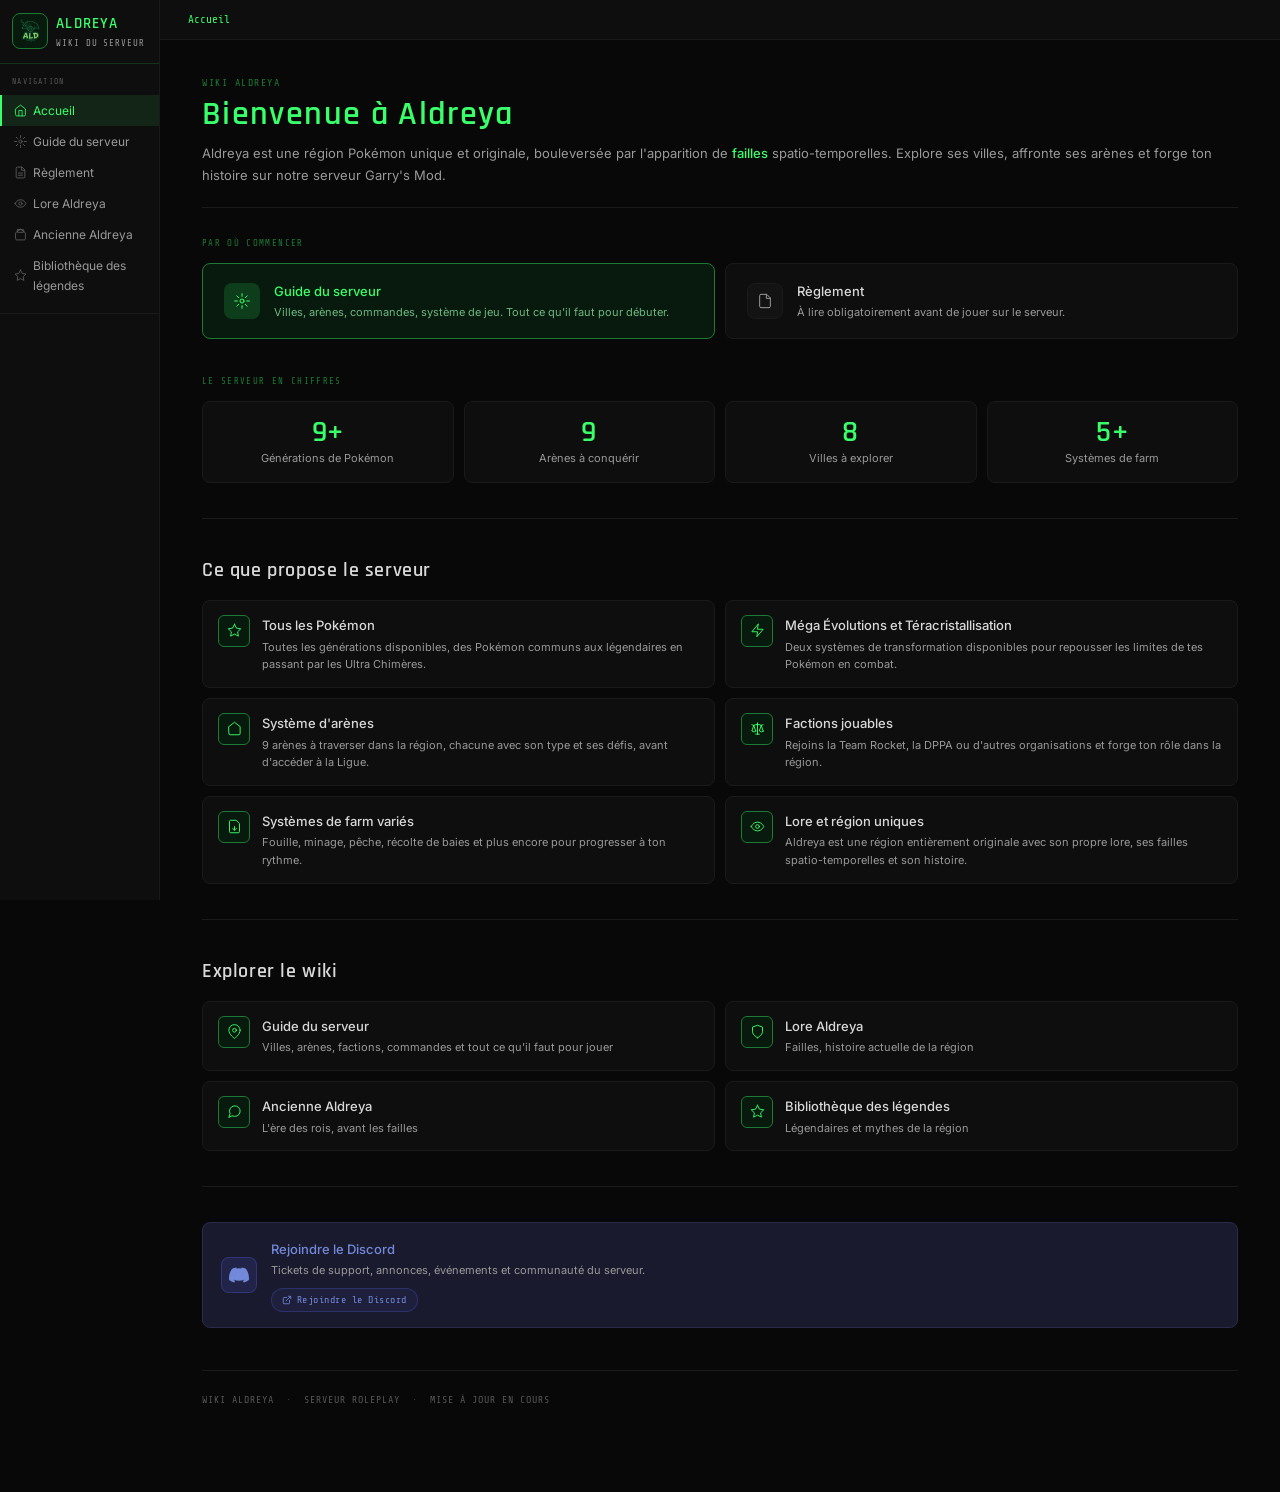
==== wiki-aldreya-accueil.html @ b9903744 "Add files via upload" ====
<!DOCTYPE html>
<html lang="fr">
<head>
<meta charset="UTF-8">
<meta name="viewport" content="width=device-width, initial-scale=1.0">
<title>Wiki Aldreya</title>
<link href="https://fonts.googleapis.com/css2?family=Share+Tech+Mono&family=Rajdhani:wght@400;500;600&family=Inter:wght@300;400;500&display=swap" rel="stylesheet">
<link rel="stylesheet" href="style.css">
</head>
<body>
<div class="layout">

<!-- SIDEBAR -->
<nav class="sidebar">
  <div class="sidebar-logo">
    <img src="images/logoald.png" alt="Logo" class="logo-img">
    <div>
      <span class="logo-text">ALDREYA</span>
      <span class="logo-sub">WIKI DU SERVEUR</span>
    </div>
  </div>
  <div class="sidebar-section">

    <div class="sidebar-section-label">Navigation</div>
    <a class="nav-link active" href="wiki-aldreya-accueil.html"><svg viewBox="0 0 24 24"><path d="M3 9l9-7 9 7v11a2 2 0 01-2 2H5a2 2 0 01-2-2z"/><polyline points="9 22 9 12 15 12 15 22"/></svg>Accueil</a>
    <a class="nav-link" href="wiki-aldreya-guide.html"><svg viewBox="0 0 24 24"><circle cx="12" cy="12" r="3"/><path d="M12 1v4M12 19v4M4.22 4.22l2.83 2.83M16.95 16.95l2.83 2.83M1 12h4M19 12h4M4.22 19.78l2.83-2.83M16.95 7.05l2.83-2.83"/></svg>Guide du serveur</a>
    <a class="nav-link" href="wiki-aldreya-reglement.html"><svg viewBox="0 0 24 24"><path d="M14 2H6a2 2 0 00-2 2v16a2 2 0 002 2h12a2 2 0 002-2V8z"/><polyline points="14 2 14 8 20 8"/><line x1="16" y1="13" x2="8" y2="13"/><line x1="16" y1="17" x2="8" y2="17"/></svg>Règlement</a>
    <a class="nav-link" href="wiki-aldreya-lore.html"><svg viewBox="0 0 24 24"><path d="M2 12s3-7 10-7 10 7 10 7-3 7-10 7-10-7-10-7z"/><circle cx="12" cy="12" r="3"/></svg>Lore Aldreya</a>
    <a class="nav-link" href="wiki-aldreya-ancienne.html"><svg viewBox="0 0 24 24"><path d="M3 9l9-7 9 7v11a2 2 0 01-2 2H5a2 2 0 01-2-2z"/><rect x="6" y="3" width="12" height="5" rx="1"/></svg>Ancienne Aldreya</a>
    <a class="nav-link" href="wiki-aldreya-legendes.html"><svg viewBox="0 0 24 24"><polygon points="12 2 15.09 8.26 22 9.27 17 14.14 18.18 21.02 12 17.77 5.82 21.02 7 14.14 2 9.27 8.91 8.26 12 2"/></svg>Bibliothèque des légendes</a>
  
  </div>
</nav>

<!-- MAIN -->
<div class="main">
  <div class="topbar">
    <span class="crumb active">Accueil</span>
  </div>

  <div class="content">

    <!-- HEADER -->
    <div class="page-header">
      <div class="page-tag">Wiki Aldreya</div>
      <h1 class="page-title">Bienvenue à Aldreya</h1>
      <p class="page-desc">Aldreya est une région Pokémon unique et originale, bouleversée par l'apparition de <strong style="color:var(--rift); font-weight:500">failles</strong> spatio-temporelles. Explore ses villes, affronte ses arènes et forge ton histoire sur notre serveur Garry's Mod.</p>
    </div>

    <!-- PAR OU COMMENCER -->
    <p class="section-label">Par où commencer</p>
    <div class="cta-grid">
      <a class="cta-card primary" href="wiki-aldreya-guide.html">
        <div class="cta-icon">
          <svg viewBox="0 0 24 24"><circle cx="12" cy="12" r="3"/><path d="M12 1v4M12 19v4M4.22 4.22l2.83 2.83M16.95 16.95l2.83 2.83M1 12h4M19 12h4M4.22 19.78l2.83-2.83M16.95 7.05l2.83-2.83"/></svg>
        </div>
        <div>
          <div class="cta-title">Guide du serveur</div>
          <div class="cta-desc">Villes, arènes, commandes, système de jeu. Tout ce qu'il faut pour débuter.</div>
        </div>
      </a>
      <a class="cta-card secondary" href="#">
        <div class="cta-icon">
          <svg viewBox="0 0 24 24"><path d="M14 2H6a2 2 0 00-2 2v16a2 2 0 002 2h12a2 2 0 002-2V8z"/><polyline points="14 2 14 8 20 8"/></svg>
        </div>
        <div>
          <div class="cta-title">Règlement</div>
          <div class="cta-desc">À lire obligatoirement avant de jouer sur le serveur.</div>
        </div>
      </a>
    </div>

    <!-- CHIFFRES CLES -->
    <p class="section-label">Le serveur en chiffres</p>
    <div class="stats-grid">
      <div class="stat-card">
        <div class="stat-num">9+</div>
        <div class="stat-label">Générations de Pokémon</div>
      </div>
      <div class="stat-card">
        <div class="stat-num">9</div>
        <div class="stat-label">Arènes à conquérir</div>
      </div>
      <div class="stat-card">
        <div class="stat-num">8</div>
        <div class="stat-label">Villes à explorer</div>
      </div>
      <div class="stat-card">
        <div class="stat-num">5+</div>
        <div class="stat-label">Systèmes de farm</div>
      </div>
    </div>

    <hr class="divider">

    <!-- FEATURES -->
    <h2 class="section-title">Ce que propose le serveur</h2>
    <div class="features-grid">
      <div class="feature-card">
        <div class="feature-icon"><svg viewBox="0 0 24 24"><polygon points="12 2 15.09 8.26 22 9.27 17 14.14 18.18 21.02 12 17.77 5.82 21.02 7 14.14 2 9.27 8.91 8.26 12 2"/></svg></div>
        <div>
          <div class="feature-title">Tous les Pokémon</div>
          <div class="feature-desc">Toutes les générations disponibles, des Pokémon communs aux légendaires en passant par les Ultra Chimères.</div>
        </div>
      </div>
      <div class="feature-card">
        <div class="feature-icon"><svg viewBox="0 0 24 24"><path d="M13 2L3 14h9l-1 8 10-12h-9l1-8z"/></svg></div>
        <div>
          <div class="feature-title">Méga Évolutions et Téracristallisation</div>
          <div class="feature-desc">Deux systèmes de transformation disponibles pour repousser les limites de tes Pokémon en combat.</div>
        </div>
      </div>
      <div class="feature-card">
        <div class="feature-icon"><svg viewBox="0 0 24 24"><path d="M3 9l9-7 9 7v11a2 2 0 01-2 2H5a2 2 0 01-2-2z"/></svg></div>
        <div>
          <div class="feature-title">Système d'arènes</div>
          <div class="feature-desc">9 arènes à traverser dans la région, chacune avec son type et ses défis, avant d'accéder à la Ligue.</div>
        </div>
      </div>
      <div class="feature-card">
        <div class="feature-icon"><svg viewBox="0 0 24 24"><path d="M3 6l3 1m0 0l-3 9a5 5 0 006.9 0M6 7l3 9M6 7l6-2m6 2l3-1m-3 1l-3 9a5 5 0 006.9 0M18 7l3 9m-3-9l-6-2m0-2v2m0 16V5m0 16H9m3 0h3"/></svg></div>
        <div>
          <div class="feature-title">Factions jouables</div>
          <div class="feature-desc">Rejoins la Team Rocket, la DPPA ou d'autres organisations et forge ton rôle dans la région.</div>
        </div>
      </div>
      <div class="feature-card">
        <div class="feature-icon"><svg viewBox="0 0 24 24"><path d="M14 2H6a2 2 0 00-2 2v16a2 2 0 002 2h12a2 2 0 002-2V8z"/><path d="M12 18v-6M9 15l3 3 3-3"/></svg></div>
        <div>
          <div class="feature-title">Systèmes de farm variés</div>
          <div class="feature-desc">Fouille, minage, pêche, récolte de baies et plus encore pour progresser à ton rythme.</div>
        </div>
      </div>
      <div class="feature-card">
        <div class="feature-icon"><svg viewBox="0 0 24 24"><path d="M2 12s3-7 10-7 10 7 10 7-3 7-10 7-10-7-10-7z"/><circle cx="12" cy="12" r="3"/></svg></div>
        <div>
          <div class="feature-title">Lore et région uniques</div>
          <div class="feature-desc">Aldreya est une région entièrement originale avec son propre lore, ses failles spatio-temporelles et son histoire.</div>
        </div>
      </div>
    </div>

    <hr class="divider">

    <!-- CATEGORIES -->
    <h2 class="section-title">Explorer le wiki</h2>
    <div class="cat-grid">
      <a class="cat-card" href="wiki-aldreya-guide.html">
        <div class="card-icon"><svg viewBox="0 0 24 24"><path d="M21 10c0 7-9 13-9 13s-9-6-9-13a9 9 0 0118 0z"/><circle cx="12" cy="10" r="3"/></svg></div>
        <div><div class="card-name">Guide du serveur</div><div class="card-desc">Villes, arènes, factions, commandes et tout ce qu'il faut pour jouer</div></div>
      </a>
      <a class="cat-card" href="#">
        <div class="card-icon"><svg viewBox="0 0 24 24"><path d="M12 22s8-4 8-10V5l-8-3-8 3v7c0 6 8 10 8 10z"/></svg></div>
        <div><div class="card-name">Lore Aldreya</div><div class="card-desc">Failles, histoire actuelle de la région</div></div>
      </a>
      <a class="cat-card" href="#">
        <div class="card-icon"><svg viewBox="0 0 24 24"><path d="M3 21l1.9-5.7a8.5 8.5 0 113.8 3.8z"/></svg></div>
        <div><div class="card-name">Ancienne Aldreya</div><div class="card-desc">L'ère des rois, avant les failles</div></div>
      </a>
      <a class="cat-card" href="#">
        <div class="card-icon"><svg viewBox="0 0 24 24"><polygon points="12 2 15.09 8.26 22 9.27 17 14.14 18.18 21.02 12 17.77 5.82 21.02 7 14.14 2 9.27 8.91 8.26 12 2"/></svg></div>
        <div><div class="card-name">Bibliothèque des légendes</div><div class="card-desc">Légendaires et mythes de la région</div></div>
      </a>
    </div>

    <hr class="divider">

    <!-- DISCORD -->
    <div class="discord-block">
      <div class="discord-icon">
        <svg width="20" height="20" viewBox="0 0 24 24" fill="#7289da"><path d="M20.317 4.37a19.791 19.791 0 00-4.885-1.515.074.074 0 00-.079.037c-.21.375-.444.864-.608 1.25a18.27 18.27 0 00-5.487 0 12.64 12.64 0 00-.617-1.25.077.077 0 00-.079-.037A19.736 19.736 0 003.677 4.37a.07.07 0 00-.032.027C.533 9.046-.32 13.58.099 18.057a.082.082 0 00.031.057 19.9 19.9 0 005.993 3.03.078.078 0 00.084-.028 14.09 14.09 0 001.226-1.994.076.076 0 00-.041-.106 13.107 13.107 0 01-1.872-.892.077.077 0 01-.008-.128 10.2 10.2 0 00.372-.292.074.074 0 01.077-.01c3.928 1.793 8.18 1.793 12.062 0a.074.074 0 01.078.01c.12.098.246.198.373.292a.077.077 0 01-.006.127 12.299 12.299 0 01-1.873.892.077.077 0 00-.041.107c.36.698.772 1.362 1.225 1.993a.076.076 0 00.084.028 19.839 19.839 0 006.002-3.03.077.077 0 00.032-.054c.5-5.177-.838-9.674-3.549-13.66a.061.061 0 00-.031-.03z"/></svg>
      </div>
      <div style="flex:1; min-width:0;">
        <div class="discord-title">Rejoindre le Discord</div>
        <div class="discord-desc">Tickets de support, annonces, événements et communauté du serveur.</div>
        <!-- Remplace le # par le lien de ton Discord -->
        <a href="https://discord.gg/rJxfC92E5R" class="discord-btn">
          <svg viewBox="0 0 24 24" style="width:10px;height:10px;stroke:#7289da;fill:none;stroke-width:2;stroke-linecap:round;stroke-linejoin:round"><path d="M18 13v6a2 2 0 01-2 2H5a2 2 0 01-2-2V8a2 2 0 012-2h6"/><polyline points="15 3 21 3 21 9"/><line x1="10" y1="14" x2="21" y2="3"/></svg>
          Rejoindre le Discord
        </a>
      </div>
    </div>

    <div class="wiki-footer">
      WIKI ALDREYA &nbsp;·&nbsp; SERVEUR ROLEPLAY &nbsp;·&nbsp; MISE À JOUR EN COURS
    </div>

  </div>
</div>

</div>
</body>
</html>
---- style.css ----
/* Wiki Aldreya — Feuille de style partagée */

*, *::before, *::after { box-sizing: border-box; margin: 0; padding: 0; }

:root {
  --rift: #39ff6a;
  --rift-dim: #1c7a34;
  --rift-dark: #071a0d;
  --rift-glow: #39ff6a18;
  --bg: #080808;
  --bg-card: #0e0e0e;
  --bg-card2: #131313;
  --border: #1a1a1a;
  --border-rift: #39ff6a28;
  --text: #d8d8d8;
  --text-muted: #999;
  --text-dim: #555;
  --warn: #c49a4a;
  --warn-bg: #1c1200;
  --sidebar-w: 160px;
  --font-display: 'Rajdhani', sans-serif;
  --font-mono: 'Share Tech Mono', monospace;
  --font-body: 'Inter', sans-serif;
}

html, body { background: var(--bg); color: var(--text); font-family: var(--font-body); font-size: 14px; line-height: 1.6; min-height: 100vh; }
a { color: inherit; text-decoration: none; }

/* === LAYOUT === */
.layout { display: flex; min-height: 100vh; }

.sidebar {
  width: var(--sidebar-w);
  min-width: var(--sidebar-w);
  flex-shrink: 0;
  background: var(--bg-card);
  border-right: 0.5px solid var(--border);
  position: sticky;
  top: 0;
  height: 100vh;
  overflow-y: auto;
  display: flex;
  flex-direction: column;
}

.main {
  flex: 1;
  min-width: 0;
  display: flex;
  flex-direction: column;
}

.topbar {
  background: var(--bg-card);
  border-bottom: 0.5px solid var(--border);
  padding: 0.75rem 2rem;
  display: flex;
  align-items: center;
  gap: 8px;
  font-family: var(--font-mono);
  font-size: 11px;
  color: var(--text-dim);
  position: sticky;
  top: 0;
  z-index: 10;
}

.content {
  padding: 2.5rem 3rem 6rem 3rem;
}

/* === SIDEBAR STYLES === */
.sidebar-logo { padding: 0.875rem; border-bottom: 0.5px solid var(--border-rift); display: flex; align-items: center; gap: 8px; }
.logo-placeholder { width: 32px; height: 32px; border-radius: 6px; background: var(--rift-dark); border: 0.5px dashed var(--rift-dim); flex-shrink: 0; display: flex; align-items: center; justify-content: center; font-family: var(--font-mono); font-size: 7px; color: var(--rift-dim); }
.logo-img { width: 36px; height: 36px; border-radius: 8px; object-fit: cover; flex-shrink: 0; border: 1.5px solid var(--rift-dim); background: var(--rift-dark); padding: 2px; }
.logo-text { font-family: var(--font-display); font-size: 15px; font-weight: 600; color: var(--rift); letter-spacing: 0.08em; display: block; }
.logo-sub { font-family: var(--font-mono); font-size: 9px; color: var(--text-muted); letter-spacing: 0.1em; display: block; }
.sidebar-section { padding: 0.875rem 0; border-bottom: 0.5px solid var(--border); }
.sidebar-section-label { font-family: var(--font-mono); font-size: 8px; letter-spacing: 0.15em; color: var(--text-dim); padding: 0 0.875rem 0.4rem; text-transform: uppercase; }
.nav-link { display: flex; align-items: center; gap: 6px; padding: 6px 0.875rem; font-size: 12px; color: var(--text-muted); border-left: 2px solid transparent; transition: color 0.15s, background 0.15s; }
.nav-link:hover { color: var(--text); background: var(--bg-card2); }
.nav-link.active { color: var(--rift); border-left-color: var(--rift); background: var(--rift-glow); }
.nav-link svg { width: 13px; height: 13px; flex-shrink: 0; opacity: 0.6; fill: none; stroke: currentColor; stroke-width: 1.5; stroke-linecap: round; stroke-linejoin: round; }
.nav-link.active svg { opacity: 1; }
.nav-sub { padding: 4px 0.875rem 4px 2.25rem; font-size: 11px; color: var(--text-dim); }
.nav-sub:hover { color: var(--text-muted); }
.nav-sub.active { color: var(--rift); }

/* === TOPBAR === */
.crumb.active { color: var(--rift); }

/* === PAGE HEADER === */
.page-header { margin-bottom: 2rem; padding-bottom: 1.5rem; border-bottom: 0.5px solid var(--border); }
.page-tag { font-family: var(--font-mono); font-size: 10px; letter-spacing: 0.15em; color: var(--rift-dim); text-transform: uppercase; margin-bottom: 0.4rem; }
.page-title { font-family: var(--font-display); font-size: 34px; font-weight: 600; color: var(--rift); letter-spacing: 0.04em; line-height: 1.1; margin-bottom: 0.6rem; }
.page-desc { font-size: 13px; color: var(--text-muted); line-height: 1.7; }

/* === SECTIONS === */
.section-title { font-family: var(--font-display); font-size: 20px; font-weight: 600; color: var(--text); letter-spacing: 0.03em; margin-bottom: 1rem; }
.section-label { font-family: var(--font-mono); font-size: 9px; letter-spacing: 0.15em; color: var(--rift-dim); text-transform: uppercase; margin-bottom: 0.875rem; }
.divider { border: none; border-top: 0.5px solid var(--border); margin: 2.5rem 0; }

/* === VIDEO BLOCK === */
.video-block { background: var(--bg-card); border: 0.5px solid var(--border); border-radius: 8px; padding: 1.1rem 1.25rem; display: flex; align-items: center; gap: 14px; margin-bottom: 2.5rem; }
.video-icon { width: 38px; height: 38px; border-radius: 8px; background: var(--rift-dark); border: 0.5px solid var(--rift-dim); display: flex; align-items: center; justify-content: center; flex-shrink: 0; }
.video-icon svg { width: 16px; height: 16px; stroke: var(--rift); fill: none; stroke-width: 1.5; stroke-linecap: round; stroke-linejoin: round; }
.video-title { font-size: 13px; font-weight: 500; color: var(--text); margin-bottom: 3px; }
.video-desc { font-size: 11px; color: var(--text-muted); margin-bottom: 8px; }
.video-btn { display: inline-flex; align-items: center; gap: 5px; font-size: 10px; color: var(--rift); font-family: var(--font-mono); letter-spacing: 0.05em; border: 0.5px solid var(--rift-dim); background: var(--rift-dark); padding: 3px 10px; border-radius: 20px; }

/* === STEPS === */
.steps-grid { display: grid; grid-template-columns: repeat(4, 1fr); gap: 10px; margin-bottom: 1.5rem; }
.step-card { background: var(--bg-card); border: 0.5px solid var(--border); border-radius: 8px; padding: 1rem; display: flex; gap: 10px; align-items: flex-start; }
.step-num { font-family: var(--font-mono); font-size: 16px; color: var(--rift); flex-shrink: 0; line-height: 1; }
.step-title { font-size: 12px; font-weight: 500; color: var(--text); margin-bottom: 3px; }
.step-desc { font-size: 11px; color: var(--text-muted); line-height: 1.55; }

/* === INFO GRID === */
.info-grid { display: grid; grid-template-columns: 1fr 1fr; gap: 10px; margin-bottom: 1.5rem; }
.info-card { background: var(--bg-card); border: 0.5px solid var(--border); border-radius: 8px; padding: 1rem; }
.info-title { font-size: 12px; font-weight: 500; color: var(--text); margin-bottom: 8px; display: flex; align-items: center; gap: 7px; }
.info-title svg { width: 13px; height: 13px; stroke: var(--rift); fill: none; stroke-width: 1.5; stroke-linecap: round; stroke-linejoin: round; flex-shrink: 0; }
.info-list { list-style: none; }
.info-list li { font-size: 11px; color: var(--text-muted); padding: 3px 0; display: flex; gap: 8px; align-items: baseline; line-height: 1.5; }
.info-list li::before { content: "·"; color: var(--rift-dim); flex-shrink: 0; }

/* === ALERTS === */
.alert-warn { border-left: 2px solid var(--warn); background: var(--warn-bg); padding: 0.875rem 1.1rem; border-radius: 0 6px 6px 0; margin-bottom: 1.5rem; font-size: 12px; color: #a07840; line-height: 1.7; }
.alert-warn strong { color: var(--warn); font-weight: 500; }

/* === PC SECTION === */
.pc-grid { display: grid; grid-template-columns: repeat(3, 1fr); gap: 10px; margin-bottom: 1.5rem; }
.obtain-grid { display: grid; grid-template-columns: repeat(4, 1fr); gap: 10px; margin-bottom: 1.5rem; }
.lieu-card { background: var(--bg-card); border: 0.5px solid var(--border); border-radius: 8px; padding: 1rem; }
.lieu-name { font-family: var(--font-display); font-size: 14px; font-weight: 600; color: var(--text); letter-spacing: 0.02em; margin-bottom: 5px; }
.lieu-desc { font-size: 11px; color: var(--text-muted); line-height: 1.6; }

/* === VILLE CARDS === */
.ville-card { background: var(--bg-card); border: 0.5px solid var(--border); border-radius: 10px; overflow: hidden; margin-bottom: 1.5rem; }
.ville-header { display: flex; align-items: flex-start; gap: 1rem; padding: 1rem; border-bottom: 0.5px solid var(--border); }
.ville-img-placeholder { width: 90px; min-width: 90px; height: 62px; border-radius: 6px; border: 0.5px dashed var(--rift-dim); background: var(--rift-dark); display: flex; flex-direction: column; align-items: center; justify-content: center; gap: 4px; font-family: var(--font-mono); font-size: 7px; color: var(--rift-dim); text-align: center; line-height: 1.4; }
.ville-img-placeholder svg { width: 14px; height: 14px; stroke: var(--rift-dim); fill: none; stroke-width: 1.5; }
.ville-img { width: 90px; min-width: 90px; height: 62px; border-radius: 6px; object-fit: cover; border: 0.5px solid var(--border); }
.ville-meta { flex: 1; min-width: 0; }
.ville-top { display: flex; align-items: center; gap: 8px; margin-bottom: 5px; flex-wrap: wrap; }
.ville-num { font-family: var(--font-mono); font-size: 10px; color: var(--text-dim); }
.ville-name-text { font-family: var(--font-display); font-size: 18px; font-weight: 600; color: var(--text); letter-spacing: 0.03em; }
.ville-desc-text { font-size: 11px; color: var(--text-muted); line-height: 1.6; }
.ville-body { display: grid; grid-template-columns: repeat(3, 1fr); }
.ville-col { padding: 0.875rem 1rem; border-right: 0.5px solid var(--border); min-width: 0; }
.ville-col:last-child { border-right: none; }
.col-label { font-family: var(--font-mono); font-size: 8px; letter-spacing: 0.12em; color: var(--rift-dim); text-transform: uppercase; margin-bottom: 0.5rem; }
.lieux-list { list-style: none; }
.lieux-list li { font-size: 11px; color: var(--text-muted); padding: 2px 0; display: flex; align-items: baseline; gap: 6px; }
.lieux-list li::before { content: "·"; color: var(--rift-dim); flex-shrink: 0; }
.pnj-item { margin-bottom: 6px; }
.pnj-role { font-size: 11px; color: var(--text-muted); }
.pnj-loc { font-size: 10px; color: var(--text-dim); font-family: var(--font-mono); }
.route-step { display: flex; gap: 7px; margin-bottom: 4px; }
.route-step-num { font-family: var(--font-mono); font-size: 9px; color: var(--rift-dim); flex-shrink: 0; margin-top: 2px; }
.route-step-text { font-size: 11px; color: var(--text-muted); line-height: 1.5; }
.none-text { font-size: 11px; color: var(--text-dim); font-style: italic; }

/* === BADGES === */
.badge { display: inline-block; font-size: 10px; padding: 2px 7px; border-radius: 20px; font-weight: 500; white-space: nowrap; }
.b-normal  { background: #222; color: #999; }
.b-plante  { background: #071a0d; color: #39ff6a; }
.b-feu     { background: #2a0e00; color: #ff7a30; }
.b-eau     { background: #00122a; color: #4db8ff; }
.b-roche   { background: #1c1200; color: #c49a4a; }
.b-spectre { background: #120028; color: #b86aff; }
.b-combat  { background: #2a0a00; color: #ff6a30; }
.b-vol     { background: #0e1a00; color: #96e635; }
.b-glace   { background: #001a2a; color: #6ac9ff; }
.b-route   { background: #071a0d; color: #39ff6a; border: 0.5px solid var(--rift-dim); }

/* === LIEUX INDEPENDANTS === */
.lieux-grid { display: grid; grid-template-columns: repeat(3, 1fr); gap: 10px; margin-bottom: 2rem; }

/* === FACTIONS === */
.faction-grid { display: grid; grid-template-columns: repeat(3, 1fr); gap: 10px; }
.faction-card { background: var(--bg-card); border: 0.5px solid var(--border); border-radius: 8px; padding: 1rem; }
.faction-name { font-family: var(--font-display); font-size: 14px; font-weight: 600; color: var(--text); letter-spacing: 0.03em; margin-bottom: 4px; }
.faction-status { display: inline-block; font-size: 10px; padding: 1px 7px; border-radius: 20px; margin-bottom: 8px; }
.status-active { background: #071a0d; color: #39ff6a; border: 0.5px solid #1c7a34; }
.status-inactive { background: #1a1a1a; color: #666; border: 0.5px solid #2a2a2a; }
.faction-desc { font-size: 11px; color: var(--text-muted); line-height: 1.6; }

/* === FOOTER === */
.wiki-footer { margin-top: 3rem; padding-top: 1.5rem; border-top: 0.5px solid var(--border); font-family: var(--font-mono); font-size: 10px; color: var(--text-dim); letter-spacing: 0.1em; }

/* === SCROLLBAR === */
::-webkit-scrollbar { width: 4px; }
::-webkit-scrollbar-track { background: var(--bg); }
::-webkit-scrollbar-thumb { background: var(--border); border-radius: 2px; }
::-webkit-scrollbar-thumb:hover { background: var(--rift-dim); }

/* === RESPONSIVE === */
@media (max-width: 900px) {
  .steps-grid { grid-template-columns: 1fr 1fr; }
  .obtain-grid { grid-template-columns: 1fr 1fr; }
  .ville-body { grid-template-columns: 1fr 1fr; }
  .ville-col:nth-child(2) { border-right: none; }
  .ville-col:nth-child(3) { grid-column: 1 / -1; border-right: none; border-top: 0.5px solid var(--border); }
  .pc-grid { grid-template-columns: 1fr; }
  .lieux-grid { grid-template-columns: 1fr 1fr; }
  .faction-grid { grid-template-columns: 1fr; }
}
@media (max-width: 600px) {
  .steps-grid { grid-template-columns: 1fr; }
  .info-grid { grid-template-columns: 1fr; }
  .ville-body { grid-template-columns: 1fr; }
  .ville-col { border-right: none !important; border-bottom: 0.5px solid var(--border); }
  .ville-col:last-child { border-bottom: none; }
  .lieux-grid { grid-template-columns: 1fr; }
  .obtain-grid { grid-template-columns: 1fr 1fr; }
}
.stats-grid { display: grid; grid-template-columns: repeat(4, 1fr); gap: 10px; margin-bottom: 2.5rem; }
.stat-card { background: var(--bg-card); border: 0.5px solid var(--border); border-radius: 8px; padding: 1.1rem 1rem; text-align: center; }
.stat-num { font-family: var(--font-display); font-size: 30px; font-weight: 600; color: var(--rift); letter-spacing: 0.02em; line-height: 1; margin-bottom: 4px; }
.stat-label { font-size: 11px; color: var(--text-muted); line-height: 1.4; }
.features-grid { display: grid; grid-template-columns: repeat(2, 1fr); gap: 10px; margin-bottom: 2.5rem; }
.feature-card { background: var(--bg-card); border: 0.5px solid var(--border); border-radius: 8px; padding: 1rem 1.1rem; display: flex; align-items: flex-start; gap: 12px; }
.feature-icon { width: 32px; height: 32px; border-radius: 6px; background: var(--rift-dark); border: 0.5px solid var(--rift-dim); display: flex; align-items: center; justify-content: center; flex-shrink: 0; }
.feature-icon svg { width: 15px; height: 15px; stroke: var(--rift); fill: none; stroke-width: 1.5; stroke-linecap: round; stroke-linejoin: round; }
.feature-title { font-size: 13px; font-weight: 500; color: var(--text); margin-bottom: 3px; }
.feature-desc { font-size: 11px; color: var(--text-muted); line-height: 1.55; }
.cat-grid { display: grid; grid-template-columns: repeat(2, 1fr); gap: 10px; margin-bottom: 2.5rem; }
.cat-card { background: var(--bg-card); border: 0.5px solid var(--border); border-radius: 8px; padding: 1rem 1.1rem; display: flex; align-items: flex-start; gap: 12px; cursor: pointer; transition: border-color 0.15s, background 0.15s; }
.cat-card:hover { border-color: var(--rift-dim); background: var(--bg-card2); }
.card-icon { width: 32px; height: 32px; border-radius: 6px; background: var(--rift-dark); border: 0.5px solid var(--rift-dim); display: flex; align-items: center; justify-content: center; flex-shrink: 0; }
.card-icon svg { width: 15px; height: 15px; stroke: var(--rift); fill: none; stroke-width: 1.5; stroke-linecap: round; stroke-linejoin: round; }
.card-name { font-size: 13px; font-weight: 500; color: var(--text); margin-bottom: 3px; }
.card-desc { font-size: 11px; color: var(--text-muted); line-height: 1.5; }
.cta-grid { display: grid; grid-template-columns: 1fr 1fr; gap: 10px; margin-bottom: 2.5rem; }
.cta-card { border-radius: 8px; padding: 1.25rem 1.5rem; display: flex; align-items: center; gap: 14px; }
.cta-card.primary { background: var(--rift-dark); border: 0.5px solid var(--rift-dim); }
.cta-card.secondary { background: var(--bg-card); border: 0.5px solid var(--border); }
.cta-icon { width: 36px; height: 36px; border-radius: 8px; display: flex; align-items: center; justify-content: center; flex-shrink: 0; }
.cta-card.primary .cta-icon { background: #0d3d1a; }
.cta-card.secondary .cta-icon { background: var(--bg-card2); border: 0.5px solid var(--border); }
.cta-icon svg { width: 16px; height: 16px; fill: none; stroke-width: 1.5; stroke-linecap: round; stroke-linejoin: round; }
.cta-card.primary .cta-icon svg { stroke: var(--rift); }
.cta-card.secondary .cta-icon svg { stroke: var(--text-muted); }
.cta-title { font-size: 13px; font-weight: 500; margin-bottom: 2px; }
.cta-card.primary .cta-title { color: var(--rift); }
.cta-card.secondary .cta-title { color: var(--text); }
.cta-desc { font-size: 11px; line-height: 1.5; }
.cta-card.primary .cta-desc { color: #6db882; }
.cta-card.secondary .cta-desc { color: var(--text-muted); }
.discord-block { background: #1a1a2e; border: 0.5px solid #2a2a4a; border-radius: 8px; padding: 1.1rem 1.25rem; display: flex; align-items: center; gap: 14px; margin-bottom: 2.5rem; }
.discord-icon { width: 36px; height: 36px; border-radius: 8px; background: #5865f222; border: 0.5px solid #5865f244; display: flex; align-items: center; justify-content: center; flex-shrink: 0; }
.discord-title { font-size: 13px; font-weight: 500; color: #7289da; margin-bottom: 3px; }
.discord-desc { font-size: 11px; color: var(--text-muted); margin-bottom: 8px; }
.discord-btn { display: inline-flex; align-items: center; gap: 5px; font-size: 10px; color: #7289da; font-family: var(--font-mono); letter-spacing: 0.05em; border: 0.5px solid #5865f244; background: #5865f211; padding: 3px 10px; border-radius: 20px; }
.section-title svg { width: 18px; height: 18px; stroke: var(--rift); fill: none; stroke-width: 1.5; stroke-linecap: round; stroke-linejoin: round; }
.lore-block { background: var(--bg-card); border: 0.5px solid var(--border); border-radius: 8px; padding: 1.25rem; margin-bottom: 1rem; }
.lore-block p { font-size: 13px; color: var(--text-muted); line-height: 1.75; margin-bottom: 8px; }
.lore-block p:last-child { margin-bottom: 0; }
.lore-block strong { color: var(--text); font-weight: 500; }
.rift-word { color: var(--rift); font-weight: 500; }
.alert-rift { border-left: 2px solid var(--rift); background: var(--rift-dark); padding: 0.875rem 1.1rem; border-radius: 0 6px 6px 0; margin-bottom: 1rem; font-size: 12px; color: #8fcca0; line-height: 1.7; }
.alert-rift strong { color: var(--rift); font-weight: 500; }
.status-dissolved { background: #1a1a1a; color: #666; border: 0.5px solid #2a2a2a; }
.faction-body { font-size: 11px; color: var(--text-muted); line-height: 1.65; }
.faction-body p { margin-bottom: 5px; }
.faction-body p:last-child { margin-bottom: 0; }
.event-timeline { margin-bottom: 1.5rem; }
.event-item { display: flex; gap: 1rem; margin-bottom: 0.5rem; }
.event-dot { display: flex; flex-direction: column; align-items: center; flex-shrink: 0; }
.event-dot-circle { width: 10px; height: 10px; border-radius: 50%; background: var(--rift-dim); border: 2px solid var(--rift); flex-shrink: 0; margin-top: 4px; }
.event-dot-circle.major { background: var(--rift); box-shadow: 0 0 6px var(--rift); }
.event-dot-line { width: 1px; background: var(--border); flex: 1; margin-top: 4px; min-height: 16px; }
.event-item:last-child .event-dot-line { display: none; }
.event-content { padding-bottom: 1.25rem; flex: 1; min-width: 0; background: var(--bg-card); border: 0.5px solid var(--border); border-radius: 8px; padding: 0.875rem 1rem; margin-bottom: 0.5rem; }
.event-content.major { border-color: var(--rift-dim); background: #090e09; }
.event-title { font-size: 13px; font-weight: 500; color: var(--text); margin-bottom: 5px; }
.event-content.major .event-title { color: var(--rift); }
.event-desc { font-size: 11px; color: var(--text-muted); line-height: 1.65; }
.timeline-note { background: var(--bg-card); border: 0.5px solid var(--border); border-radius: 8px; padding: 1rem 1.1rem; margin-bottom: 1rem; }
.timeline-note-title { font-size: 12px; font-weight: 500; color: var(--text); margin-bottom: 8px; }
.timeline-note ul { list-style: none; }
.timeline-note ul li { font-size: 11px; color: var(--text-muted); padding: 3px 0; display: flex; gap: 8px; line-height: 1.6; }
.timeline-note ul li::before { content: "·"; color: var(--rift-dim); flex-shrink: 0; }
.status-badge { display: inline-block; font-size: 10px; padding: 2px 7px; border-radius: 20px; white-space: nowrap; }
.s-multiple { background: #120028; color: #b86aff; border: 0.5px solid #2a0050; }
.s-rencontres { background: #0a1f3d; color: #5ab4ff; border: 0.5px solid #1a3a6a; }
.s-vu { background: #1c1200; color: var(--gold); border: 0.5px solid #3a2a10; }
.s-legend { background: #071a0d; color: var(--rift); border: 0.5px solid var(--rift-dim); }
.s-inconnu { background: #1a1a1a; color: #555; border: 0.5px solid #2a2a2a; }
.conn-wrap { border: 0.5px solid var(--border); border-radius: 8px; overflow: hidden; margin-bottom: 1.5rem; }
.conn-table { width: 100%; border-collapse: collapse; font-size: 12px; }
.conn-table thead th { background: var(--bg-card); text-align: left; font-family: var(--font-mono); font-size: 9px; letter-spacing: 0.12em; text-transform: uppercase; color: var(--text-dim); padding: 8px 12px; border-bottom: 0.5px solid var(--border); font-weight: 400; }
.conn-table tbody td { padding: 7px 12px; border-bottom: 0.5px solid var(--border); vertical-align: middle; }
.conn-table tbody tr:last-child td { border-bottom: none; }
.conn-table tbody tr:hover td { background: var(--bg-card2); }
.poke-name { font-weight: 500; color: var(--text); font-size: 12px; }
.poke-type { font-size: 10px; padding: 1px 6px; border-radius: 20px; display: inline-block; margin-left: 5px; }
.type-leg { background: #1a1040; color: #a084e8; }
.type-fab { background: #0d2a1a; color: #39cc88; }
.poke-info { font-size: 11px; color: var(--text-muted); }
.region-title { font-family: var(--font-display); font-size: 17px; font-weight: 600; color: var(--text); letter-spacing: 0.04em; margin: 2rem 0 1rem; padding-bottom: 0.5rem; border-bottom: 0.5px solid var(--border); }
.legend-card { background: var(--bg-card); border: 0.5px solid var(--border); border-radius: 8px; overflow: hidden; margin-bottom: 1rem; }
.legend-header { background: var(--gold-bg); border-bottom: 0.5px solid #2a1f00; padding: 0.75rem 1.1rem; }
.legend-name { font-family: var(--font-display); font-size: 15px; font-weight: 600; color: var(--gold); letter-spacing: 0.05em; }
.legend-source { font-family: var(--font-mono); font-size: 9px; color: var(--text-dim); margin-top: 2px; letter-spacing: 0.08em; }
.legend-body { padding: 1rem 1.1rem; }
.legend-body p { font-size: 12px; color: var(--text-muted); line-height: 1.75; margin-bottom: 8px; }
.legend-body p:last-child { margin-bottom: 0; }
.aldreya-card { background: var(--bg-card); border: 0.5px solid var(--border-rift); border-radius: 8px; overflow: hidden; margin-bottom: 1rem; }
.aldreya-header { background: var(--rift-dark); border-bottom: 0.5px solid var(--border-rift); padding: 0.75rem 1.1rem; }
.aldreya-name { font-family: var(--font-display); font-size: 15px; font-weight: 600; color: var(--rift); letter-spacing: 0.05em; }
.aldreya-source { font-family: var(--font-mono); font-size: 9px; color: var(--rift-dim); margin-top: 2px; letter-spacing: 0.08em; }
.aldreya-body { padding: 1rem 1.1rem; }
.aldreya-body p { font-size: 12px; color: var(--text-muted); line-height: 1.75; margin-bottom: 8px; }
.aldreya-body p:last-child { margin-bottom: 0; }
.chapter { margin-bottom: 2.5rem; }
.chapter-title { font-family: var(--font-display); font-size: 20px; font-weight: 600; color: var(--text); letter-spacing: 0.03em; margin-bottom: 1.25rem; padding-bottom: 0.6rem; border-bottom: 0.5px solid var(--border); display: flex; align-items: center; gap: 10px; }
.chapter-title svg { width: 18px; height: 18px; stroke: var(--rift); fill: none; stroke-width: 1.5; stroke-linecap: round; stroke-linejoin: round; }
.rule-block { background: var(--bg-card); border: 0.5px solid var(--border); border-radius: 8px; padding: 1rem 1.1rem; margin-bottom: 10px; }
.rule-title { font-size: 12px; font-weight: 500; color: var(--text); margin-bottom: 6px; display: flex; align-items: center; gap: 6px; }
.rule-title svg { width: 12px; height: 12px; stroke: var(--rift); fill: none; stroke-width: 1.5; stroke-linecap: round; stroke-linejoin: round; flex-shrink: 0; }
.rule-body { font-size: 11px; color: var(--text-muted); line-height: 1.7; }
.rule-body p { margin-bottom: 5px; }
.rule-body p:last-child { margin-bottom: 0; }
.ex-ok { color: #5cb85c; }
.ex-bad { color: var(--danger); }
.ex-label { font-family: var(--font-mono); font-size: 10px; margin-right: 4px; }
.rule-list { list-style: none; margin-top: 6px; }
.rule-list li { font-size: 11px; color: var(--text-muted); padding: 2px 0; display: flex; gap: 8px; line-height: 1.55; }
.rule-list li::before { content: "·"; color: var(--rift-dim); flex-shrink: 0; }
.roll-table { width: 100%; border-collapse: collapse; font-size: 11px; margin-top: 8px; }
.roll-table th { text-align: left; font-family: var(--font-mono); font-size: 9px; letter-spacing: 0.1em; color: var(--text-dim); padding: 6px 10px; border-bottom: 0.5px solid var(--border); font-weight: 400; text-transform: uppercase; }
.roll-table td { padding: 6px 10px; color: var(--text-muted); border-bottom: 0.5px solid var(--border); }
.roll-table tr:last-child td { border-bottom: none; }
.roll-table tr:hover td { background: var(--bg-card2); }
.alert-danger { border-left: 2px solid var(--danger); background: var(--danger-bg); padding: 0.875rem 1.1rem; border-radius: 0 6px 6px 0; margin-bottom: 10px; font-size: 11px; color: #cc8080; line-height: 1.7; }
.alert-danger strong { color: var(--danger); font-weight: 500; }
.update-note { background: var(--bg-card); border: 0.5px solid var(--border); border-radius: 8px; padding: 0.875rem 1.1rem; font-size: 11px; color: var(--text-muted); line-height: 1.6; margin-top: 2rem; }
.update-note strong { color: var(--text); }
.section-title.rift svg { stroke: var(--rift); }
.quote-block { border-left: 2px solid var(--gold); background: var(--gold-bg); padding: 0.875rem 1.1rem; border-radius: 0 6px 6px 0; margin-bottom: 1rem; }
.quote-text { font-size: 13px; color: #c0a060; line-height: 1.7; font-style: italic; margin-bottom: 5px; }
.quote-source { font-family: var(--font-mono); font-size: 10px; color: var(--text-dim); }
.alert-gold { border-left: 2px solid var(--gold); background: var(--gold-bg); padding: 0.875rem 1.1rem; border-radius: 0 6px 6px 0; margin-bottom: 1rem; font-size: 12px; color: #a07840; line-height: 1.7; }
.alert-gold strong { color: var(--gold); font-weight: 500; }
.fleaux-grid { display: grid; grid-template-columns: repeat(2, 1fr); gap: 10px; margin-bottom: 1rem; }
.fleaux-card { background: var(--bg-card); border: 0.5px solid #2a2010; border-radius: 8px; padding: 1rem; }
.fleaux-name { font-family: var(--font-display); font-size: 15px; font-weight: 600; color: var(--gold); letter-spacing: 0.03em; margin-bottom: 2px; }
.fleaux-subtitle { font-family: var(--font-mono); font-size: 9px; color: var(--text-dim); letter-spacing: 0.1em; margin-bottom: 8px; }
.fleaux-desc { font-size: 11px; color: var(--text-muted); line-height: 1.6; }
.era-badge { display: inline-block; font-family: var(--font-mono); font-size: 9px; padding: 2px 8px; border-radius: 20px; letter-spacing: 0.1em; margin-bottom: 1rem; background: var(--gold-bg); color: var(--gold); border: 0.5px solid #3a2a10; }
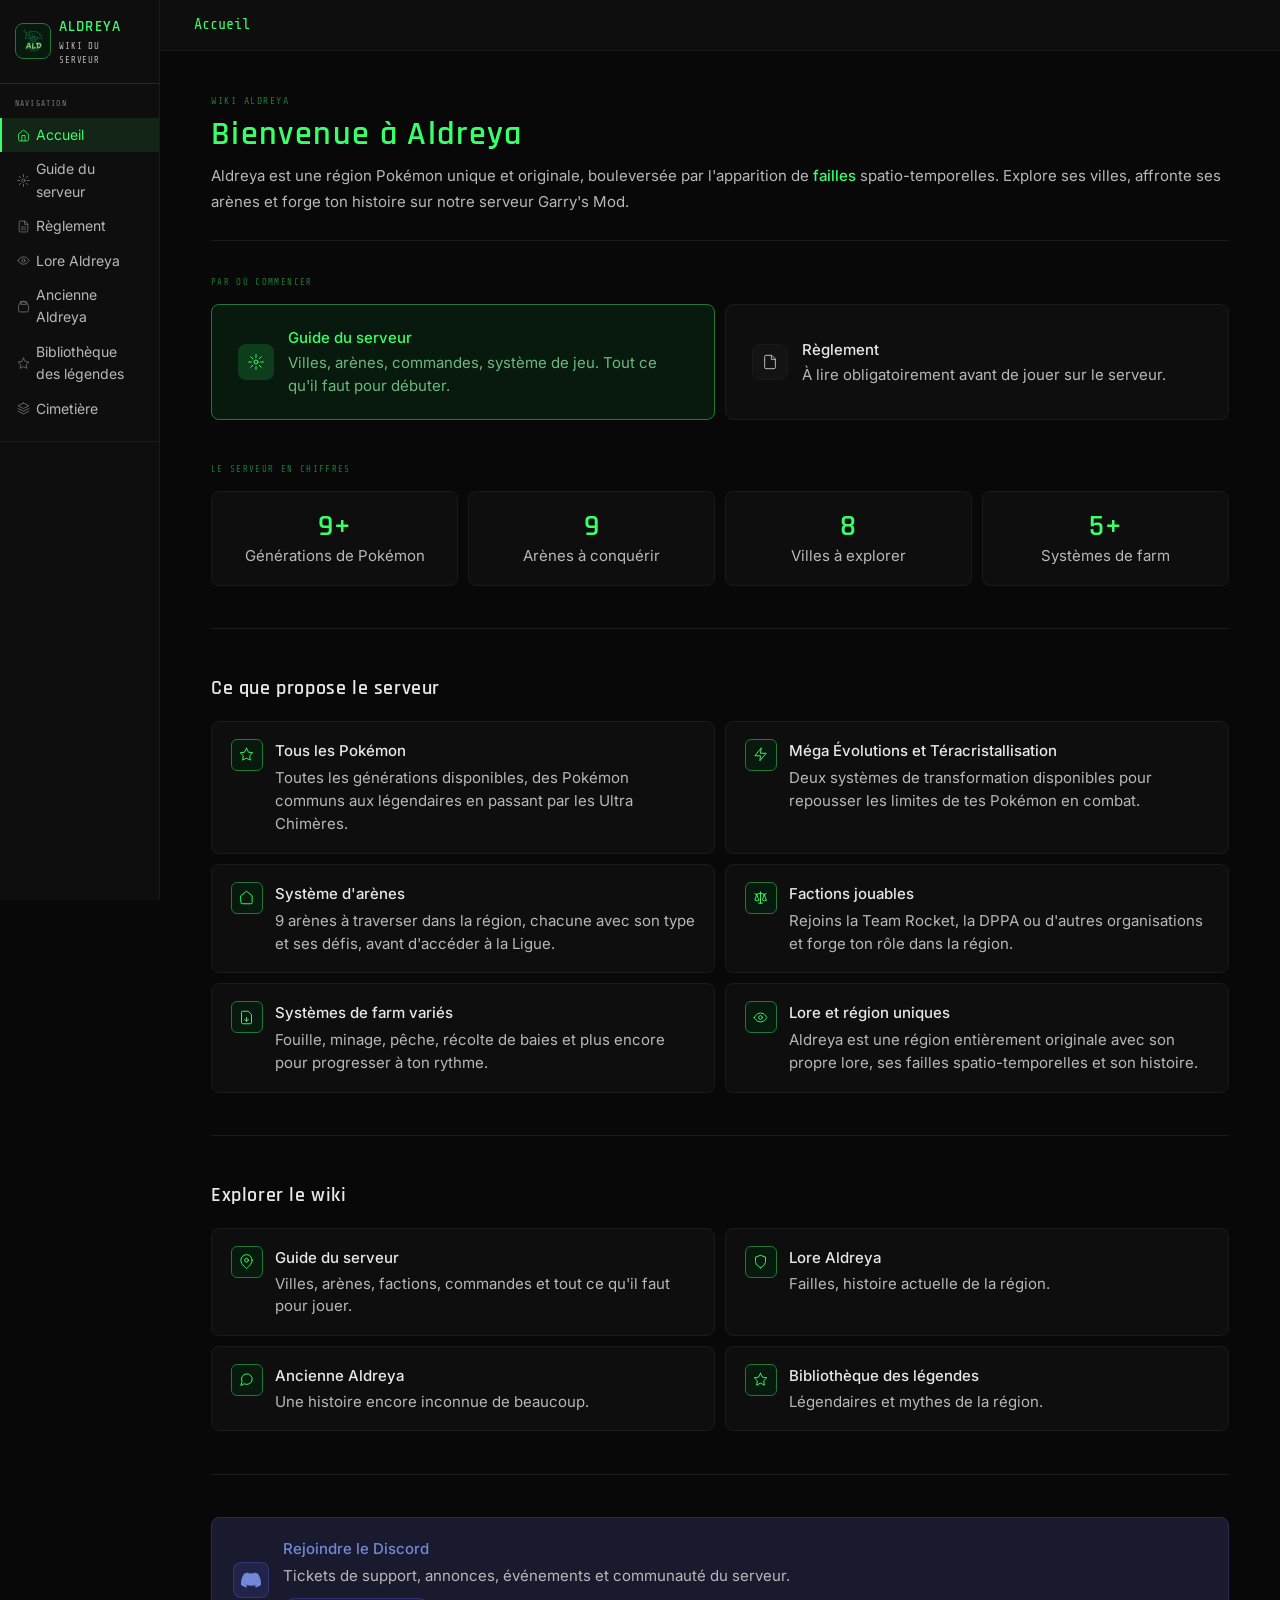
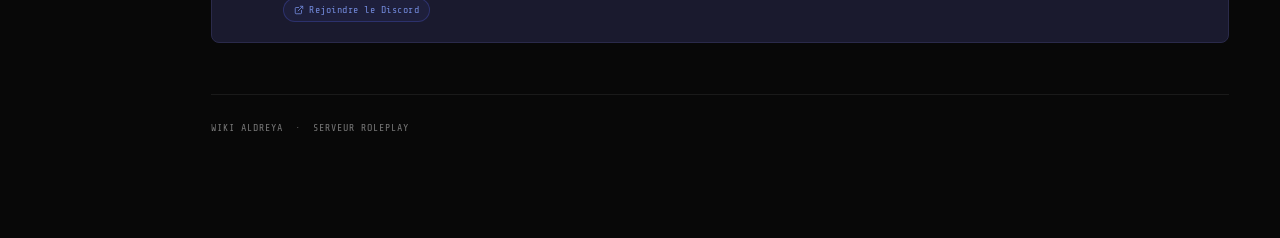
==== commit ec07fb84: "Add files via upload" ====
--- a/wiki-aldreya-accueil.html
+++ b/wiki-aldreya-accueil.html
@@ -20,15 +20,14 @@
     </div>
   </div>
   <div class="sidebar-section">
-
     <div class="sidebar-section-label">Navigation</div>
     <a class="nav-link active" href="wiki-aldreya-accueil.html"><svg viewBox="0 0 24 24"><path d="M3 9l9-7 9 7v11a2 2 0 01-2 2H5a2 2 0 01-2-2z"/><polyline points="9 22 9 12 15 12 15 22"/></svg>Accueil</a>
     <a class="nav-link" href="wiki-aldreya-guide.html"><svg viewBox="0 0 24 24"><circle cx="12" cy="12" r="3"/><path d="M12 1v4M12 19v4M4.22 4.22l2.83 2.83M16.95 16.95l2.83 2.83M1 12h4M19 12h4M4.22 19.78l2.83-2.83M16.95 7.05l2.83-2.83"/></svg>Guide du serveur</a>
     <a class="nav-link" href="wiki-aldreya-reglement.html"><svg viewBox="0 0 24 24"><path d="M14 2H6a2 2 0 00-2 2v16a2 2 0 002 2h12a2 2 0 002-2V8z"/><polyline points="14 2 14 8 20 8"/><line x1="16" y1="13" x2="8" y2="13"/><line x1="16" y1="17" x2="8" y2="17"/></svg>Règlement</a>
     <a class="nav-link" href="wiki-aldreya-lore.html"><svg viewBox="0 0 24 24"><path d="M2 12s3-7 10-7 10 7 10 7-3 7-10 7-10-7-10-7z"/><circle cx="12" cy="12" r="3"/></svg>Lore Aldreya</a>
-    <a class="nav-link" href="wiki-aldreya-ancienne.html"><svg viewBox="0 0 24 24"><path d="M3 9l9-7 9 7v11a2 2 0 01-2 2H5a2 2 0 01-2-2z"/><rect x="6" y="3" width="12" height="5" rx="1"/></svg>Ancienne Aldreya</a>
+    <a class="nav-link" href="wiki-aldreya-ancienne-v1.html"><svg viewBox="0 0 24 24"><path d="M3 9l9-7 9 7v11a2 2 0 01-2 2H5a2 2 0 01-2-2z"/><rect x="6" y="3" width="12" height="5" rx="1"/></svg>Ancienne Aldreya</a>
     <a class="nav-link" href="wiki-aldreya-legendes.html"><svg viewBox="0 0 24 24"><polygon points="12 2 15.09 8.26 22 9.27 17 14.14 18.18 21.02 12 17.77 5.82 21.02 7 14.14 2 9.27 8.91 8.26 12 2"/></svg>Bibliothèque des légendes</a>
-  
+    <a class="nav-link" href="wiki-aldreya-cimetiere.html"><svg viewBox="0 0 24 24"><path d="M12 2L2 7l10 5 10-5-10-5zM2 17l10 5 10-5M2 12l10 5 10-5"/></svg>Cimetière</a>
   </div>
 </nav>
 
@@ -59,7 +58,7 @@
           <div class="cta-desc">Villes, arènes, commandes, système de jeu. Tout ce qu'il faut pour débuter.</div>
         </div>
       </a>
-      <a class="cta-card secondary" href="#">
+      <a class="cta-card secondary" href="wiki-aldreya-reglement.html">
         <div class="cta-icon">
           <svg viewBox="0 0 24 24"><path d="M14 2H6a2 2 0 00-2 2v16a2 2 0 002 2h12a2 2 0 002-2V8z"/><polyline points="14 2 14 8 20 8"/></svg>
         </div>
@@ -147,19 +146,19 @@
     <div class="cat-grid">
       <a class="cat-card" href="wiki-aldreya-guide.html">
         <div class="card-icon"><svg viewBox="0 0 24 24"><path d="M21 10c0 7-9 13-9 13s-9-6-9-13a9 9 0 0118 0z"/><circle cx="12" cy="10" r="3"/></svg></div>
-        <div><div class="card-name">Guide du serveur</div><div class="card-desc">Villes, arènes, factions, commandes et tout ce qu'il faut pour jouer</div></div>
+        <div><div class="card-name">Guide du serveur</div><div class="card-desc">Villes, arènes, factions, commandes et tout ce qu'il faut pour jouer.</div></div>
       </a>
-      <a class="cat-card" href="#">
+      <a class="cat-card" href="wiki-aldreya-lore.html">
         <div class="card-icon"><svg viewBox="0 0 24 24"><path d="M12 22s8-4 8-10V5l-8-3-8 3v7c0 6 8 10 8 10z"/></svg></div>
-        <div><div class="card-name">Lore Aldreya</div><div class="card-desc">Failles, histoire actuelle de la région</div></div>
+        <div><div class="card-name">Lore Aldreya</div><div class="card-desc">Failles, histoire actuelle de la région.</div></div>
       </a>
-      <a class="cat-card" href="#">
+      <a class="cat-card" href="wiki-aldreya-ancienne-v1.html">
         <div class="card-icon"><svg viewBox="0 0 24 24"><path d="M3 21l1.9-5.7a8.5 8.5 0 113.8 3.8z"/></svg></div>
-        <div><div class="card-name">Ancienne Aldreya</div><div class="card-desc">L'ère des rois, avant les failles</div></div>
+        <div><div class="card-name">Ancienne Aldreya</div><div class="card-desc">Une histoire encore inconnue de beaucoup.</div></div>
       </a>
-      <a class="cat-card" href="#">
+      <a class="cat-card" href="wiki-aldreya-legendes.html">
         <div class="card-icon"><svg viewBox="0 0 24 24"><polygon points="12 2 15.09 8.26 22 9.27 17 14.14 18.18 21.02 12 17.77 5.82 21.02 7 14.14 2 9.27 8.91 8.26 12 2"/></svg></div>
-        <div><div class="card-name">Bibliothèque des légendes</div><div class="card-desc">Légendaires et mythes de la région</div></div>
+        <div><div class="card-name">Bibliothèque des légendes</div><div class="card-desc">Légendaires et mythes de la région.</div></div>
       </a>
     </div>
 
@@ -174,7 +173,7 @@
         <div class="discord-title">Rejoindre le Discord</div>
         <div class="discord-desc">Tickets de support, annonces, événements et communauté du serveur.</div>
         <!-- Remplace le # par le lien de ton Discord -->
-        <a href="https://discord.gg/rJxfC92E5R" class="discord-btn">
+        <a href="https://discord.gg/ALD" class="discord-btn">
           <svg viewBox="0 0 24 24" style="width:10px;height:10px;stroke:#7289da;fill:none;stroke-width:2;stroke-linecap:round;stroke-linejoin:round"><path d="M18 13v6a2 2 0 01-2 2H5a2 2 0 01-2-2V8a2 2 0 012-2h6"/><polyline points="15 3 21 3 21 9"/><line x1="10" y1="14" x2="21" y2="3"/></svg>
           Rejoindre le Discord
         </a>
@@ -182,7 +181,7 @@
     </div>
 
     <div class="wiki-footer">
-      WIKI ALDREYA &nbsp;·&nbsp; SERVEUR ROLEPLAY &nbsp;·&nbsp; MISE À JOUR EN COURS
+      WIKI ALDREYA &nbsp;·&nbsp; SERVEUR ROLEPLAY
     </div>
 
   </div>
--- a/style.css
+++ b/style.css
@@ -12,9 +12,9 @@
   --bg-card2: #131313;
   --border: #1a1a1a;
   --border-rift: #39ff6a28;
-  --text: #d8d8d8;
-  --text-muted: #999;
-  --text-dim: #555;
+  --text: #e8e8e8;
+  --text-muted: #b8b8b8;
+  --text-dim: #777;
   --warn: #c49a4a;
   --warn-bg: #1c1200;
   --sidebar-w: 160px;
@@ -23,7 +23,7 @@
   --font-body: 'Inter', sans-serif;
 }
 
-html, body { background: var(--bg); color: var(--text); font-family: var(--font-body); font-size: 14px; line-height: 1.6; min-height: 100vh; }
+html, body { background: var(--bg); color: var(--text); font-family: var(--font-body); font-size: 17px; line-height: 1.6; min-height: 100vh; }
 a { color: inherit; text-decoration: none; }
 
 /* === LAYOUT === */
@@ -58,7 +58,7 @@
   align-items: center;
   gap: 8px;
   font-family: var(--font-mono);
-  font-size: 11px;
+  font-size: 15px;
   color: var(--text-dim);
   position: sticky;
   top: 0;
@@ -77,12 +77,12 @@
 .logo-sub { font-family: var(--font-mono); font-size: 9px; color: var(--text-muted); letter-spacing: 0.1em; display: block; }
 .sidebar-section { padding: 0.875rem 0; border-bottom: 0.5px solid var(--border); }
 .sidebar-section-label { font-family: var(--font-mono); font-size: 8px; letter-spacing: 0.15em; color: var(--text-dim); padding: 0 0.875rem 0.4rem; text-transform: uppercase; }
-.nav-link { display: flex; align-items: center; gap: 6px; padding: 6px 0.875rem; font-size: 12px; color: var(--text-muted); border-left: 2px solid transparent; transition: color 0.15s, background 0.15s; }
+.nav-link { display: flex; align-items: center; gap: 6px; padding: 6px 0.875rem; font-size: 14px; color: var(--text-muted); border-left: 2px solid transparent; transition: color 0.15s, background 0.15s; }
 .nav-link:hover { color: var(--text); background: var(--bg-card2); }
 .nav-link.active { color: var(--rift); border-left-color: var(--rift); background: var(--rift-glow); }
 .nav-link svg { width: 13px; height: 13px; flex-shrink: 0; opacity: 0.6; fill: none; stroke: currentColor; stroke-width: 1.5; stroke-linecap: round; stroke-linejoin: round; }
 .nav-link.active svg { opacity: 1; }
-.nav-sub { padding: 4px 0.875rem 4px 2.25rem; font-size: 11px; color: var(--text-dim); }
+.nav-sub { padding: 4px 0.875rem 4px 2.25rem; font-size: 15px; color: var(--text-dim); }
 .nav-sub:hover { color: var(--text-muted); }
 .nav-sub.active { color: var(--rift); }
 
@@ -93,7 +93,7 @@
 .page-header { margin-bottom: 2rem; padding-bottom: 1.5rem; border-bottom: 0.5px solid var(--border); }
 .page-tag { font-family: var(--font-mono); font-size: 10px; letter-spacing: 0.15em; color: var(--rift-dim); text-transform: uppercase; margin-bottom: 0.4rem; }
 .page-title { font-family: var(--font-display); font-size: 34px; font-weight: 600; color: var(--rift); letter-spacing: 0.04em; line-height: 1.1; margin-bottom: 0.6rem; }
-.page-desc { font-size: 13px; color: var(--text-muted); line-height: 1.7; }
+.page-desc { font-size: 15px; color: var(--text-muted); line-height: 1.7; }
 
 /* === SECTIONS === */
 .section-title { font-family: var(--font-display); font-size: 20px; font-weight: 600; color: var(--text); letter-spacing: 0.03em; margin-bottom: 1rem; }
@@ -104,28 +104,28 @@
 .video-block { background: var(--bg-card); border: 0.5px solid var(--border); border-radius: 8px; padding: 1.1rem 1.25rem; display: flex; align-items: center; gap: 14px; margin-bottom: 2.5rem; }
 .video-icon { width: 38px; height: 38px; border-radius: 8px; background: var(--rift-dark); border: 0.5px solid var(--rift-dim); display: flex; align-items: center; justify-content: center; flex-shrink: 0; }
 .video-icon svg { width: 16px; height: 16px; stroke: var(--rift); fill: none; stroke-width: 1.5; stroke-linecap: round; stroke-linejoin: round; }
-.video-title { font-size: 13px; font-weight: 500; color: var(--text); margin-bottom: 3px; }
-.video-desc { font-size: 11px; color: var(--text-muted); margin-bottom: 8px; }
+.video-title { font-size: 15px; font-weight: 500; color: var(--text); margin-bottom: 3px; }
+.video-desc { font-size: 15px; color: var(--text-muted); margin-bottom: 8px; }
 .video-btn { display: inline-flex; align-items: center; gap: 5px; font-size: 10px; color: var(--rift); font-family: var(--font-mono); letter-spacing: 0.05em; border: 0.5px solid var(--rift-dim); background: var(--rift-dark); padding: 3px 10px; border-radius: 20px; }
 
 /* === STEPS === */
 .steps-grid { display: grid; grid-template-columns: repeat(4, 1fr); gap: 10px; margin-bottom: 1.5rem; }
 .step-card { background: var(--bg-card); border: 0.5px solid var(--border); border-radius: 8px; padding: 1rem; display: flex; gap: 10px; align-items: flex-start; }
 .step-num { font-family: var(--font-mono); font-size: 16px; color: var(--rift); flex-shrink: 0; line-height: 1; }
-.step-title { font-size: 12px; font-weight: 500; color: var(--text); margin-bottom: 3px; }
-.step-desc { font-size: 11px; color: var(--text-muted); line-height: 1.55; }
+.step-title { font-size: 14px; font-weight: 500; color: var(--text); margin-bottom: 3px; }
+.step-desc { font-size: 15px; color: var(--text-muted); line-height: 1.55; }
 
 /* === INFO GRID === */
 .info-grid { display: grid; grid-template-columns: 1fr 1fr; gap: 10px; margin-bottom: 1.5rem; }
 .info-card { background: var(--bg-card); border: 0.5px solid var(--border); border-radius: 8px; padding: 1rem; }
-.info-title { font-size: 12px; font-weight: 500; color: var(--text); margin-bottom: 8px; display: flex; align-items: center; gap: 7px; }
+.info-title { font-size: 14px; font-weight: 500; color: var(--text); margin-bottom: 8px; display: flex; align-items: center; gap: 7px; }
 .info-title svg { width: 13px; height: 13px; stroke: var(--rift); fill: none; stroke-width: 1.5; stroke-linecap: round; stroke-linejoin: round; flex-shrink: 0; }
 .info-list { list-style: none; }
-.info-list li { font-size: 11px; color: var(--text-muted); padding: 3px 0; display: flex; gap: 8px; align-items: baseline; line-height: 1.5; }
+.info-list li { font-size: 15px; color: var(--text-muted); padding: 3px 0; display: flex; gap: 8px; align-items: baseline; line-height: 1.5; }
 .info-list li::before { content: "·"; color: var(--rift-dim); flex-shrink: 0; }
 
 /* === ALERTS === */
-.alert-warn { border-left: 2px solid var(--warn); background: var(--warn-bg); padding: 0.875rem 1.1rem; border-radius: 0 6px 6px 0; margin-bottom: 1.5rem; font-size: 12px; color: #a07840; line-height: 1.7; }
+.alert-warn { border-left: 2px solid var(--warn); background: var(--warn-bg); padding: 0.875rem 1.1rem; border-radius: 0 6px 6px 0; margin-bottom: 1.5rem; font-size: 14px; color: #a07840; line-height: 1.7; }
 .alert-warn strong { color: var(--warn); font-weight: 500; }
 
 /* === PC SECTION === */
@@ -133,7 +133,7 @@
 .obtain-grid { display: grid; grid-template-columns: repeat(4, 1fr); gap: 10px; margin-bottom: 1.5rem; }
 .lieu-card { background: var(--bg-card); border: 0.5px solid var(--border); border-radius: 8px; padding: 1rem; }
 .lieu-name { font-family: var(--font-display); font-size: 14px; font-weight: 600; color: var(--text); letter-spacing: 0.02em; margin-bottom: 5px; }
-.lieu-desc { font-size: 11px; color: var(--text-muted); line-height: 1.6; }
+.lieu-desc { font-size: 15px; color: var(--text-muted); line-height: 1.6; }
 
 /* === VILLE CARDS === */
 .ville-card { background: var(--bg-card); border: 0.5px solid var(--border); border-radius: 10px; overflow: hidden; margin-bottom: 1.5rem; }
@@ -145,21 +145,21 @@
 .ville-top { display: flex; align-items: center; gap: 8px; margin-bottom: 5px; flex-wrap: wrap; }
 .ville-num { font-family: var(--font-mono); font-size: 10px; color: var(--text-dim); }
 .ville-name-text { font-family: var(--font-display); font-size: 18px; font-weight: 600; color: var(--text); letter-spacing: 0.03em; }
-.ville-desc-text { font-size: 11px; color: var(--text-muted); line-height: 1.6; }
+.ville-desc-text { font-size: 15px; color: var(--text-muted); line-height: 1.6; }
 .ville-body { display: grid; grid-template-columns: repeat(3, 1fr); }
 .ville-col { padding: 0.875rem 1rem; border-right: 0.5px solid var(--border); min-width: 0; }
 .ville-col:last-child { border-right: none; }
 .col-label { font-family: var(--font-mono); font-size: 8px; letter-spacing: 0.12em; color: var(--rift-dim); text-transform: uppercase; margin-bottom: 0.5rem; }
 .lieux-list { list-style: none; }
-.lieux-list li { font-size: 11px; color: var(--text-muted); padding: 2px 0; display: flex; align-items: baseline; gap: 6px; }
+.lieux-list li { font-size: 15px; color: var(--text-muted); padding: 2px 0; display: flex; align-items: baseline; gap: 6px; }
 .lieux-list li::before { content: "·"; color: var(--rift-dim); flex-shrink: 0; }
 .pnj-item { margin-bottom: 6px; }
-.pnj-role { font-size: 11px; color: var(--text-muted); }
+.pnj-role { font-size: 15px; color: var(--text-muted); }
 .pnj-loc { font-size: 10px; color: var(--text-dim); font-family: var(--font-mono); }
 .route-step { display: flex; gap: 7px; margin-bottom: 4px; }
 .route-step-num { font-family: var(--font-mono); font-size: 9px; color: var(--rift-dim); flex-shrink: 0; margin-top: 2px; }
-.route-step-text { font-size: 11px; color: var(--text-muted); line-height: 1.5; }
-.none-text { font-size: 11px; color: var(--text-dim); font-style: italic; }
+.route-step-text { font-size: 15px; color: var(--text-muted); line-height: 1.5; }
+.none-text { font-size: 15px; color: var(--text-dim); font-style: italic; }
 
 /* === BADGES === */
 .badge { display: inline-block; font-size: 10px; padding: 2px 7px; border-radius: 20px; font-weight: 500; white-space: nowrap; }
@@ -184,7 +184,7 @@
 .faction-status { display: inline-block; font-size: 10px; padding: 1px 7px; border-radius: 20px; margin-bottom: 8px; }
 .status-active { background: #071a0d; color: #39ff6a; border: 0.5px solid #1c7a34; }
 .status-inactive { background: #1a1a1a; color: #666; border: 0.5px solid #2a2a2a; }
-.faction-desc { font-size: 11px; color: var(--text-muted); line-height: 1.6; }
+.faction-desc { font-size: 15px; color: var(--text-muted); line-height: 1.6; }
 
 /* === FOOTER === */
 .wiki-footer { margin-top: 3rem; padding-top: 1.5rem; border-top: 0.5px solid var(--border); font-family: var(--font-mono); font-size: 10px; color: var(--text-dim); letter-spacing: 0.1em; }
@@ -218,20 +218,20 @@
 .stats-grid { display: grid; grid-template-columns: repeat(4, 1fr); gap: 10px; margin-bottom: 2.5rem; }
 .stat-card { background: var(--bg-card); border: 0.5px solid var(--border); border-radius: 8px; padding: 1.1rem 1rem; text-align: center; }
 .stat-num { font-family: var(--font-display); font-size: 30px; font-weight: 600; color: var(--rift); letter-spacing: 0.02em; line-height: 1; margin-bottom: 4px; }
-.stat-label { font-size: 11px; color: var(--text-muted); line-height: 1.4; }
+.stat-label { font-size: 15px; color: var(--text-muted); line-height: 1.4; }
 .features-grid { display: grid; grid-template-columns: repeat(2, 1fr); gap: 10px; margin-bottom: 2.5rem; }
 .feature-card { background: var(--bg-card); border: 0.5px solid var(--border); border-radius: 8px; padding: 1rem 1.1rem; display: flex; align-items: flex-start; gap: 12px; }
 .feature-icon { width: 32px; height: 32px; border-radius: 6px; background: var(--rift-dark); border: 0.5px solid var(--rift-dim); display: flex; align-items: center; justify-content: center; flex-shrink: 0; }
 .feature-icon svg { width: 15px; height: 15px; stroke: var(--rift); fill: none; stroke-width: 1.5; stroke-linecap: round; stroke-linejoin: round; }
-.feature-title { font-size: 13px; font-weight: 500; color: var(--text); margin-bottom: 3px; }
-.feature-desc { font-size: 11px; color: var(--text-muted); line-height: 1.55; }
+.feature-title { font-size: 15px; font-weight: 500; color: var(--text); margin-bottom: 3px; }
+.feature-desc { font-size: 15px; color: var(--text-muted); line-height: 1.55; }
 .cat-grid { display: grid; grid-template-columns: repeat(2, 1fr); gap: 10px; margin-bottom: 2.5rem; }
 .cat-card { background: var(--bg-card); border: 0.5px solid var(--border); border-radius: 8px; padding: 1rem 1.1rem; display: flex; align-items: flex-start; gap: 12px; cursor: pointer; transition: border-color 0.15s, background 0.15s; }
 .cat-card:hover { border-color: var(--rift-dim); background: var(--bg-card2); }
 .card-icon { width: 32px; height: 32px; border-radius: 6px; background: var(--rift-dark); border: 0.5px solid var(--rift-dim); display: flex; align-items: center; justify-content: center; flex-shrink: 0; }
 .card-icon svg { width: 15px; height: 15px; stroke: var(--rift); fill: none; stroke-width: 1.5; stroke-linecap: round; stroke-linejoin: round; }
-.card-name { font-size: 13px; font-weight: 500; color: var(--text); margin-bottom: 3px; }
-.card-desc { font-size: 11px; color: var(--text-muted); line-height: 1.5; }
+.card-name { font-size: 15px; font-weight: 500; color: var(--text); margin-bottom: 3px; }
+.card-desc { font-size: 15px; color: var(--text-muted); line-height: 1.5; }
 .cta-grid { display: grid; grid-template-columns: 1fr 1fr; gap: 10px; margin-bottom: 2.5rem; }
 .cta-card { border-radius: 8px; padding: 1.25rem 1.5rem; display: flex; align-items: center; gap: 14px; }
 .cta-card.primary { background: var(--rift-dark); border: 0.5px solid var(--rift-dim); }
@@ -242,27 +242,27 @@
 .cta-icon svg { width: 16px; height: 16px; fill: none; stroke-width: 1.5; stroke-linecap: round; stroke-linejoin: round; }
 .cta-card.primary .cta-icon svg { stroke: var(--rift); }
 .cta-card.secondary .cta-icon svg { stroke: var(--text-muted); }
-.cta-title { font-size: 13px; font-weight: 500; margin-bottom: 2px; }
+.cta-title { font-size: 15px; font-weight: 500; margin-bottom: 2px; }
 .cta-card.primary .cta-title { color: var(--rift); }
 .cta-card.secondary .cta-title { color: var(--text); }
-.cta-desc { font-size: 11px; line-height: 1.5; }
+.cta-desc { font-size: 15px; line-height: 1.5; }
 .cta-card.primary .cta-desc { color: #6db882; }
 .cta-card.secondary .cta-desc { color: var(--text-muted); }
 .discord-block { background: #1a1a2e; border: 0.5px solid #2a2a4a; border-radius: 8px; padding: 1.1rem 1.25rem; display: flex; align-items: center; gap: 14px; margin-bottom: 2.5rem; }
 .discord-icon { width: 36px; height: 36px; border-radius: 8px; background: #5865f222; border: 0.5px solid #5865f244; display: flex; align-items: center; justify-content: center; flex-shrink: 0; }
-.discord-title { font-size: 13px; font-weight: 500; color: #7289da; margin-bottom: 3px; }
-.discord-desc { font-size: 11px; color: var(--text-muted); margin-bottom: 8px; }
+.discord-title { font-size: 15px; font-weight: 500; color: #7289da; margin-bottom: 3px; }
+.discord-desc { font-size: 15px; color: var(--text-muted); margin-bottom: 8px; }
 .discord-btn { display: inline-flex; align-items: center; gap: 5px; font-size: 10px; color: #7289da; font-family: var(--font-mono); letter-spacing: 0.05em; border: 0.5px solid #5865f244; background: #5865f211; padding: 3px 10px; border-radius: 20px; }
 .section-title svg { width: 18px; height: 18px; stroke: var(--rift); fill: none; stroke-width: 1.5; stroke-linecap: round; stroke-linejoin: round; }
 .lore-block { background: var(--bg-card); border: 0.5px solid var(--border); border-radius: 8px; padding: 1.25rem; margin-bottom: 1rem; }
-.lore-block p { font-size: 13px; color: var(--text-muted); line-height: 1.75; margin-bottom: 8px; }
+.lore-block p { font-size: 15px; color: var(--text-muted); line-height: 1.75; margin-bottom: 8px; }
 .lore-block p:last-child { margin-bottom: 0; }
 .lore-block strong { color: var(--text); font-weight: 500; }
 .rift-word { color: var(--rift); font-weight: 500; }
-.alert-rift { border-left: 2px solid var(--rift); background: var(--rift-dark); padding: 0.875rem 1.1rem; border-radius: 0 6px 6px 0; margin-bottom: 1rem; font-size: 12px; color: #8fcca0; line-height: 1.7; }
+.alert-rift { border-left: 2px solid var(--rift); background: var(--rift-dark); padding: 0.875rem 1.1rem; border-radius: 0 6px 6px 0; margin-bottom: 1rem; font-size: 14px; color: #8fcca0; line-height: 1.7; }
 .alert-rift strong { color: var(--rift); font-weight: 500; }
 .status-dissolved { background: #1a1a1a; color: #666; border: 0.5px solid #2a2a2a; }
-.faction-body { font-size: 11px; color: var(--text-muted); line-height: 1.65; }
+.faction-body { font-size: 15px; color: var(--text-muted); line-height: 1.65; }
 .faction-body p { margin-bottom: 5px; }
 .faction-body p:last-child { margin-bottom: 0; }
 .event-timeline { margin-bottom: 1.5rem; }
@@ -274,13 +274,13 @@
 .event-item:last-child .event-dot-line { display: none; }
 .event-content { padding-bottom: 1.25rem; flex: 1; min-width: 0; background: var(--bg-card); border: 0.5px solid var(--border); border-radius: 8px; padding: 0.875rem 1rem; margin-bottom: 0.5rem; }
 .event-content.major { border-color: var(--rift-dim); background: #090e09; }
-.event-title { font-size: 13px; font-weight: 500; color: var(--text); margin-bottom: 5px; }
+.event-title { font-size: 15px; font-weight: 500; color: var(--text); margin-bottom: 5px; }
 .event-content.major .event-title { color: var(--rift); }
-.event-desc { font-size: 11px; color: var(--text-muted); line-height: 1.65; }
+.event-desc { font-size: 15px; color: var(--text-muted); line-height: 1.65; }
 .timeline-note { background: var(--bg-card); border: 0.5px solid var(--border); border-radius: 8px; padding: 1rem 1.1rem; margin-bottom: 1rem; }
-.timeline-note-title { font-size: 12px; font-weight: 500; color: var(--text); margin-bottom: 8px; }
+.timeline-note-title { font-size: 14px; font-weight: 500; color: var(--text); margin-bottom: 8px; }
 .timeline-note ul { list-style: none; }
-.timeline-note ul li { font-size: 11px; color: var(--text-muted); padding: 3px 0; display: flex; gap: 8px; line-height: 1.6; }
+.timeline-note ul li { font-size: 15px; color: var(--text-muted); padding: 3px 0; display: flex; gap: 8px; line-height: 1.6; }
 .timeline-note ul li::before { content: "·"; color: var(--rift-dim); flex-shrink: 0; }
 .status-badge { display: inline-block; font-size: 10px; padding: 2px 7px; border-radius: 20px; white-space: nowrap; }
 .s-multiple { background: #120028; color: #b86aff; border: 0.5px solid #2a0050; }
@@ -289,64 +289,64 @@
 .s-legend { background: #071a0d; color: var(--rift); border: 0.5px solid var(--rift-dim); }
 .s-inconnu { background: #1a1a1a; color: #555; border: 0.5px solid #2a2a2a; }
 .conn-wrap { border: 0.5px solid var(--border); border-radius: 8px; overflow: hidden; margin-bottom: 1.5rem; }
-.conn-table { width: 100%; border-collapse: collapse; font-size: 12px; }
+.conn-table { width: 100%; border-collapse: collapse; font-size: 14px; }
 .conn-table thead th { background: var(--bg-card); text-align: left; font-family: var(--font-mono); font-size: 9px; letter-spacing: 0.12em; text-transform: uppercase; color: var(--text-dim); padding: 8px 12px; border-bottom: 0.5px solid var(--border); font-weight: 400; }
 .conn-table tbody td { padding: 7px 12px; border-bottom: 0.5px solid var(--border); vertical-align: middle; }
 .conn-table tbody tr:last-child td { border-bottom: none; }
 .conn-table tbody tr:hover td { background: var(--bg-card2); }
-.poke-name { font-weight: 500; color: var(--text); font-size: 12px; }
+.poke-name { font-weight: 500; color: var(--text); font-size: 14px; }
 .poke-type { font-size: 10px; padding: 1px 6px; border-radius: 20px; display: inline-block; margin-left: 5px; }
 .type-leg { background: #1a1040; color: #a084e8; }
 .type-fab { background: #0d2a1a; color: #39cc88; }
-.poke-info { font-size: 11px; color: var(--text-muted); }
+.poke-info { font-size: 15px; color: var(--text-muted); }
 .region-title { font-family: var(--font-display); font-size: 17px; font-weight: 600; color: var(--text); letter-spacing: 0.04em; margin: 2rem 0 1rem; padding-bottom: 0.5rem; border-bottom: 0.5px solid var(--border); }
 .legend-card { background: var(--bg-card); border: 0.5px solid var(--border); border-radius: 8px; overflow: hidden; margin-bottom: 1rem; }
 .legend-header { background: var(--gold-bg); border-bottom: 0.5px solid #2a1f00; padding: 0.75rem 1.1rem; }
 .legend-name { font-family: var(--font-display); font-size: 15px; font-weight: 600; color: var(--gold); letter-spacing: 0.05em; }
 .legend-source { font-family: var(--font-mono); font-size: 9px; color: var(--text-dim); margin-top: 2px; letter-spacing: 0.08em; }
 .legend-body { padding: 1rem 1.1rem; }
-.legend-body p { font-size: 12px; color: var(--text-muted); line-height: 1.75; margin-bottom: 8px; }
+.legend-body p { font-size: 14px; color: var(--text-muted); line-height: 1.75; margin-bottom: 8px; }
 .legend-body p:last-child { margin-bottom: 0; }
 .aldreya-card { background: var(--bg-card); border: 0.5px solid var(--border-rift); border-radius: 8px; overflow: hidden; margin-bottom: 1rem; }
 .aldreya-header { background: var(--rift-dark); border-bottom: 0.5px solid var(--border-rift); padding: 0.75rem 1.1rem; }
 .aldreya-name { font-family: var(--font-display); font-size: 15px; font-weight: 600; color: var(--rift); letter-spacing: 0.05em; }
 .aldreya-source { font-family: var(--font-mono); font-size: 9px; color: var(--rift-dim); margin-top: 2px; letter-spacing: 0.08em; }
 .aldreya-body { padding: 1rem 1.1rem; }
-.aldreya-body p { font-size: 12px; color: var(--text-muted); line-height: 1.75; margin-bottom: 8px; }
+.aldreya-body p { font-size: 14px; color: var(--text-muted); line-height: 1.75; margin-bottom: 8px; }
 .aldreya-body p:last-child { margin-bottom: 0; }
 .chapter { margin-bottom: 2.5rem; }
 .chapter-title { font-family: var(--font-display); font-size: 20px; font-weight: 600; color: var(--text); letter-spacing: 0.03em; margin-bottom: 1.25rem; padding-bottom: 0.6rem; border-bottom: 0.5px solid var(--border); display: flex; align-items: center; gap: 10px; }
 .chapter-title svg { width: 18px; height: 18px; stroke: var(--rift); fill: none; stroke-width: 1.5; stroke-linecap: round; stroke-linejoin: round; }
 .rule-block { background: var(--bg-card); border: 0.5px solid var(--border); border-radius: 8px; padding: 1rem 1.1rem; margin-bottom: 10px; }
-.rule-title { font-size: 12px; font-weight: 500; color: var(--text); margin-bottom: 6px; display: flex; align-items: center; gap: 6px; }
+.rule-title { font-size: 14px; font-weight: 500; color: var(--text); margin-bottom: 6px; display: flex; align-items: center; gap: 6px; }
 .rule-title svg { width: 12px; height: 12px; stroke: var(--rift); fill: none; stroke-width: 1.5; stroke-linecap: round; stroke-linejoin: round; flex-shrink: 0; }
-.rule-body { font-size: 11px; color: var(--text-muted); line-height: 1.7; }
+.rule-body { font-size: 15px; color: var(--text-muted); line-height: 1.7; }
 .rule-body p { margin-bottom: 5px; }
 .rule-body p:last-child { margin-bottom: 0; }
 .ex-ok { color: #5cb85c; }
 .ex-bad { color: var(--danger); }
 .ex-label { font-family: var(--font-mono); font-size: 10px; margin-right: 4px; }
 .rule-list { list-style: none; margin-top: 6px; }
-.rule-list li { font-size: 11px; color: var(--text-muted); padding: 2px 0; display: flex; gap: 8px; line-height: 1.55; }
+.rule-list li { font-size: 15px; color: var(--text-muted); padding: 2px 0; display: flex; gap: 8px; line-height: 1.55; }
 .rule-list li::before { content: "·"; color: var(--rift-dim); flex-shrink: 0; }
-.roll-table { width: 100%; border-collapse: collapse; font-size: 11px; margin-top: 8px; }
+.roll-table { width: 100%; border-collapse: collapse; font-size: 15px; margin-top: 8px; }
 .roll-table th { text-align: left; font-family: var(--font-mono); font-size: 9px; letter-spacing: 0.1em; color: var(--text-dim); padding: 6px 10px; border-bottom: 0.5px solid var(--border); font-weight: 400; text-transform: uppercase; }
 .roll-table td { padding: 6px 10px; color: var(--text-muted); border-bottom: 0.5px solid var(--border); }
 .roll-table tr:last-child td { border-bottom: none; }
 .roll-table tr:hover td { background: var(--bg-card2); }
-.alert-danger { border-left: 2px solid var(--danger); background: var(--danger-bg); padding: 0.875rem 1.1rem; border-radius: 0 6px 6px 0; margin-bottom: 10px; font-size: 11px; color: #cc8080; line-height: 1.7; }
+.alert-danger { border-left: 2px solid var(--danger); background: var(--danger-bg); padding: 0.875rem 1.1rem; border-radius: 0 6px 6px 0; margin-bottom: 10px; font-size: 15px; color: #cc8080; line-height: 1.7; }
 .alert-danger strong { color: var(--danger); font-weight: 500; }
-.update-note { background: var(--bg-card); border: 0.5px solid var(--border); border-radius: 8px; padding: 0.875rem 1.1rem; font-size: 11px; color: var(--text-muted); line-height: 1.6; margin-top: 2rem; }
+.update-note { background: var(--bg-card); border: 0.5px solid var(--border); border-radius: 8px; padding: 0.875rem 1.1rem; font-size: 15px; color: var(--text-muted); line-height: 1.6; margin-top: 2rem; }
 .update-note strong { color: var(--text); }
 .section-title.rift svg { stroke: var(--rift); }
 .quote-block { border-left: 2px solid var(--gold); background: var(--gold-bg); padding: 0.875rem 1.1rem; border-radius: 0 6px 6px 0; margin-bottom: 1rem; }
-.quote-text { font-size: 13px; color: #c0a060; line-height: 1.7; font-style: italic; margin-bottom: 5px; }
+.quote-text { font-size: 15px; color: #c0a060; line-height: 1.7; font-style: italic; margin-bottom: 5px; }
 .quote-source { font-family: var(--font-mono); font-size: 10px; color: var(--text-dim); }
-.alert-gold { border-left: 2px solid var(--gold); background: var(--gold-bg); padding: 0.875rem 1.1rem; border-radius: 0 6px 6px 0; margin-bottom: 1rem; font-size: 12px; color: #a07840; line-height: 1.7; }
+.alert-gold { border-left: 2px solid var(--gold); background: var(--gold-bg); padding: 0.875rem 1.1rem; border-radius: 0 6px 6px 0; margin-bottom: 1rem; font-size: 14px; color: #a07840; line-height: 1.7; }
 .alert-gold strong { color: var(--gold); font-weight: 500; }
 .fleaux-grid { display: grid; grid-template-columns: repeat(2, 1fr); gap: 10px; margin-bottom: 1rem; }
 .fleaux-card { background: var(--bg-card); border: 0.5px solid #2a2010; border-radius: 8px; padding: 1rem; }
 .fleaux-name { font-family: var(--font-display); font-size: 15px; font-weight: 600; color: var(--gold); letter-spacing: 0.03em; margin-bottom: 2px; }
 .fleaux-subtitle { font-family: var(--font-mono); font-size: 9px; color: var(--text-dim); letter-spacing: 0.1em; margin-bottom: 8px; }
-.fleaux-desc { font-size: 11px; color: var(--text-muted); line-height: 1.6; }
+.fleaux-desc { font-size: 15px; color: var(--text-muted); line-height: 1.6; }
 .era-badge { display: inline-block; font-family: var(--font-mono); font-size: 9px; padding: 2px 8px; border-radius: 20px; letter-spacing: 0.1em; margin-bottom: 1rem; background: var(--gold-bg); color: var(--gold); border: 0.5px solid #3a2a10; }
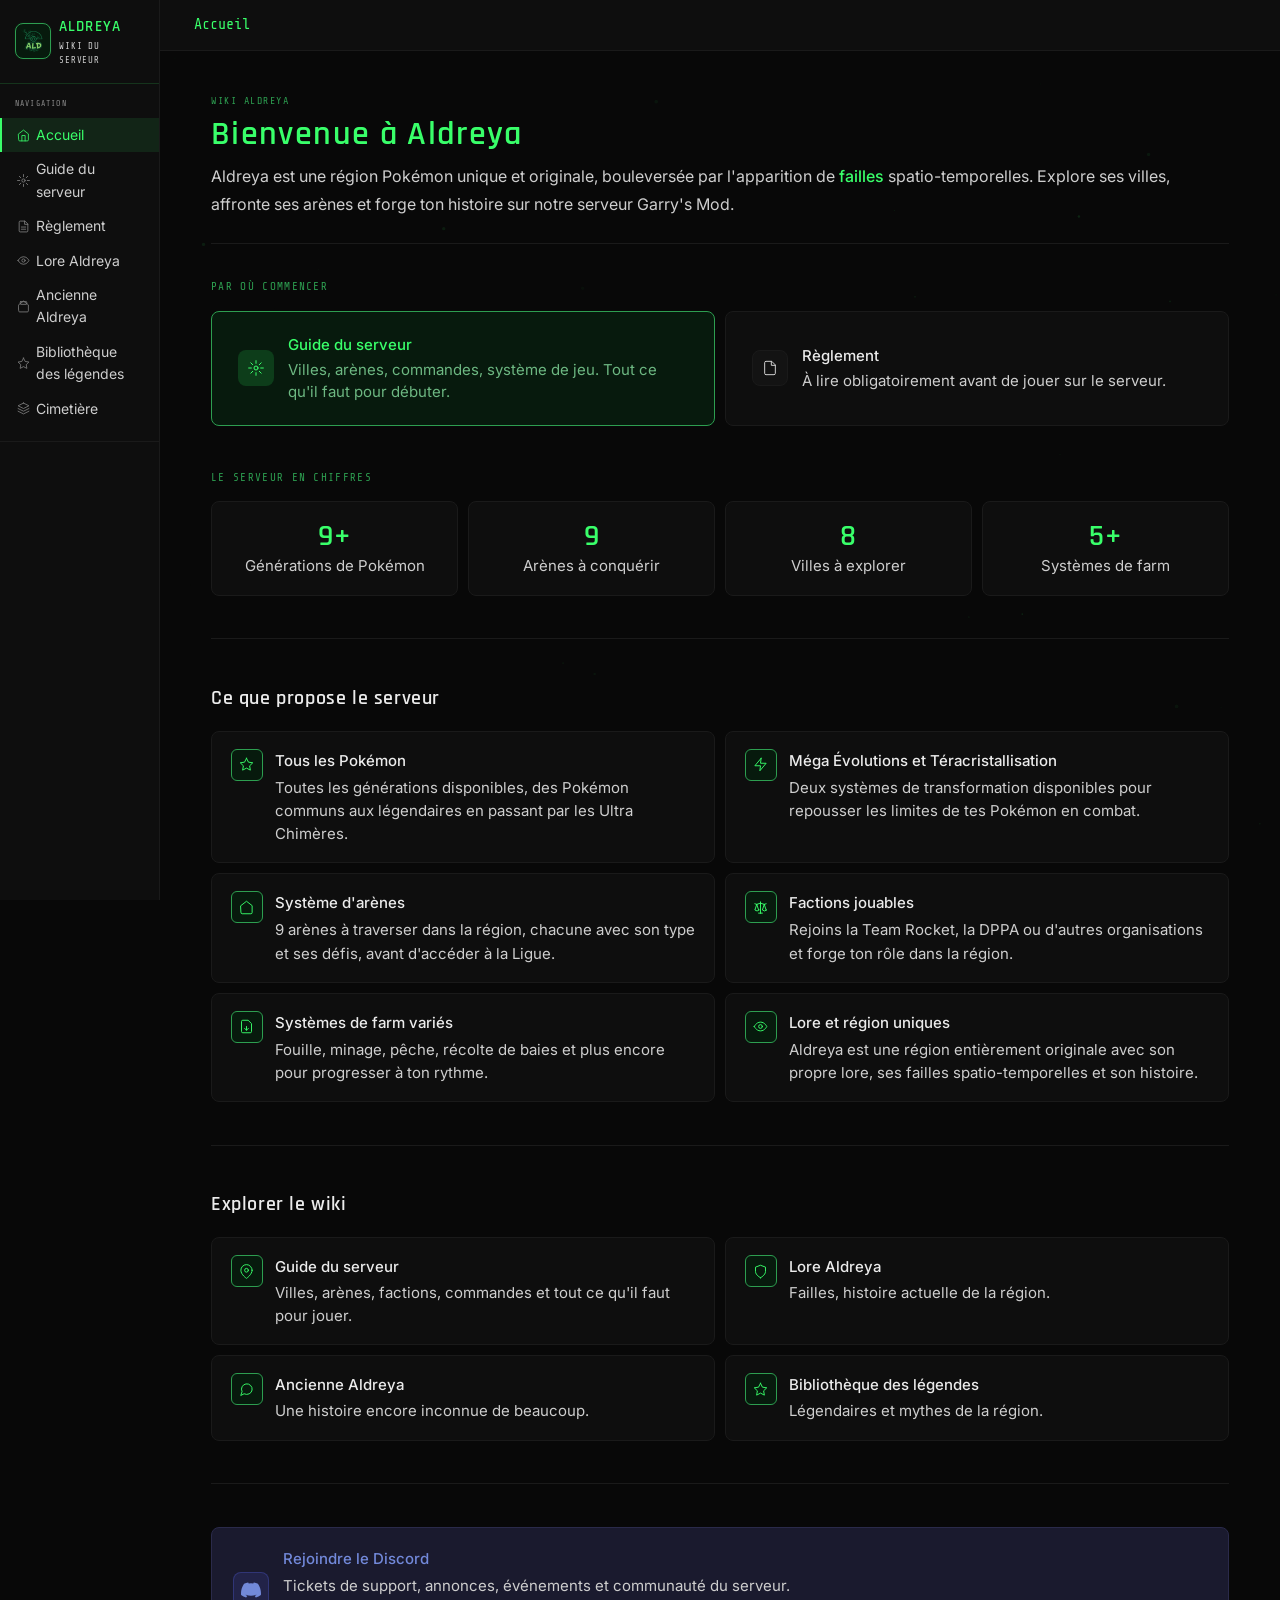
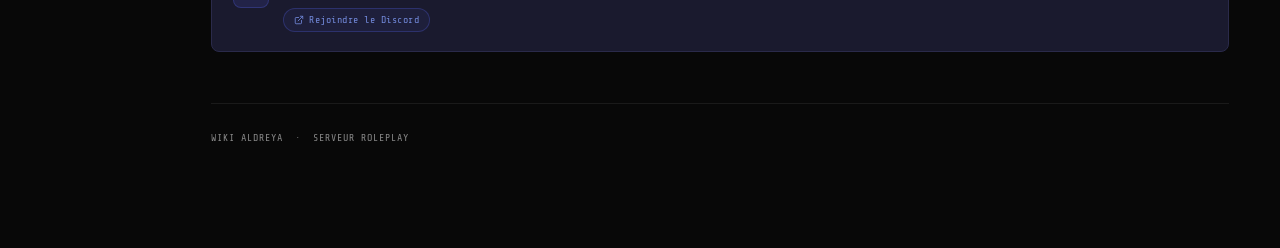
==== commit 66b741af: "Add files via upload" ====
--- a/wiki-aldreya-accueil.html
+++ b/wiki-aldreya-accueil.html
@@ -1,15 +1,16 @@
 <!DOCTYPE html>
 <html lang="fr">
-<head>
+<head><style>html{background:#080808}body{opacity:0;animation:ald-pagein 0.32s ease forwards}@keyframes ald-pagein{to{opacity:1}}</style>
 <meta charset="UTF-8">
 <meta name="viewport" content="width=device-width, initial-scale=1.0">
 <title>Wiki Aldreya</title>
 <link href="https://fonts.googleapis.com/css2?family=Share+Tech+Mono&family=Rajdhani:wght@400;500;600&family=Inter:wght@300;400;500&display=swap" rel="stylesheet">
 <link rel="stylesheet" href="style.css">
+
 </head>
 <body>
 <div class="layout">
-
+ 
 <!-- SIDEBAR -->
 <nav class="sidebar">
   <div class="sidebar-logo">
@@ -188,5 +189,6 @@
 </div>
 
 </div>
+<script src="wiki.js"></script>
 </body>
 </html>
--- a/style.css
+++ b/style.css
@@ -4,7 +4,7 @@
 
 :root {
   --rift: #39ff6a;
-  --rift-dim: #1c7a34;
+  --rift-dim: #2d9e50;
   --rift-dark: #071a0d;
   --rift-glow: #39ff6a18;
   --bg: #080808;
@@ -12,9 +12,9 @@
   --bg-card2: #131313;
   --border: #1a1a1a;
   --border-rift: #39ff6a28;
-  --text: #e8e8e8;
-  --text-muted: #b8b8b8;
-  --text-dim: #777;
+  --text: #ebebeb;
+  --text-muted: #cecece;
+  --text-dim: #888;
   --warn: #c49a4a;
   --warn-bg: #1c1200;
   --sidebar-w: 160px;
@@ -93,11 +93,11 @@
 .page-header { margin-bottom: 2rem; padding-bottom: 1.5rem; border-bottom: 0.5px solid var(--border); }
 .page-tag { font-family: var(--font-mono); font-size: 10px; letter-spacing: 0.15em; color: var(--rift-dim); text-transform: uppercase; margin-bottom: 0.4rem; }
 .page-title { font-family: var(--font-display); font-size: 34px; font-weight: 600; color: var(--rift); letter-spacing: 0.04em; line-height: 1.1; margin-bottom: 0.6rem; }
-.page-desc { font-size: 15px; color: var(--text-muted); line-height: 1.7; }
+.page-desc { font-size: 16px; color: var(--text-muted); line-height: 1.7; }
 
 /* === SECTIONS === */
 .section-title { font-family: var(--font-display); font-size: 20px; font-weight: 600; color: var(--text); letter-spacing: 0.03em; margin-bottom: 1rem; }
-.section-label { font-family: var(--font-mono); font-size: 9px; letter-spacing: 0.15em; color: var(--rift-dim); text-transform: uppercase; margin-bottom: 0.875rem; }
+.section-label { font-family: var(--font-mono); font-size: 11px; letter-spacing: 0.12em; color: var(--rift-dim); text-transform: uppercase; margin-bottom: 0.875rem; }
 .divider { border: none; border-top: 0.5px solid var(--border); margin: 2.5rem 0; }
 
 /* === VIDEO BLOCK === */
@@ -113,7 +113,7 @@
 .step-card { background: var(--bg-card); border: 0.5px solid var(--border); border-radius: 8px; padding: 1rem; display: flex; gap: 10px; align-items: flex-start; }
 .step-num { font-family: var(--font-mono); font-size: 16px; color: var(--rift); flex-shrink: 0; line-height: 1; }
 .step-title { font-size: 14px; font-weight: 500; color: var(--text); margin-bottom: 3px; }
-.step-desc { font-size: 15px; color: var(--text-muted); line-height: 1.55; }
+.step-desc { font-size: 16px; color: var(--text-muted); line-height: 1.6; }
 
 /* === INFO GRID === */
 .info-grid { display: grid; grid-template-columns: 1fr 1fr; gap: 10px; margin-bottom: 1.5rem; }
@@ -121,11 +121,11 @@
 .info-title { font-size: 14px; font-weight: 500; color: var(--text); margin-bottom: 8px; display: flex; align-items: center; gap: 7px; }
 .info-title svg { width: 13px; height: 13px; stroke: var(--rift); fill: none; stroke-width: 1.5; stroke-linecap: round; stroke-linejoin: round; flex-shrink: 0; }
 .info-list { list-style: none; }
-.info-list li { font-size: 15px; color: var(--text-muted); padding: 3px 0; display: flex; gap: 8px; align-items: baseline; line-height: 1.5; }
+.info-list li { font-size: 16px; color: var(--text-muted); padding: 3px 0; display: flex; gap: 8px; align-items: baseline; line-height: 1.5; }
 .info-list li::before { content: "·"; color: var(--rift-dim); flex-shrink: 0; }
 
 /* === ALERTS === */
-.alert-warn { border-left: 2px solid var(--warn); background: var(--warn-bg); padding: 0.875rem 1.1rem; border-radius: 0 6px 6px 0; margin-bottom: 1.5rem; font-size: 14px; color: #a07840; line-height: 1.7; }
+.alert-warn { border-left: 2px solid var(--warn); background: var(--warn-bg); padding: 0.875rem 1.1rem; border-radius: 0 6px 6px 0; margin-bottom: 1.5rem; font-size: 15px; color: #c09050; line-height: 1.7; }
 .alert-warn strong { color: var(--warn); font-weight: 500; }
 
 /* === PC SECTION === */
@@ -133,7 +133,7 @@
 .obtain-grid { display: grid; grid-template-columns: repeat(4, 1fr); gap: 10px; margin-bottom: 1.5rem; }
 .lieu-card { background: var(--bg-card); border: 0.5px solid var(--border); border-radius: 8px; padding: 1rem; }
 .lieu-name { font-family: var(--font-display); font-size: 14px; font-weight: 600; color: var(--text); letter-spacing: 0.02em; margin-bottom: 5px; }
-.lieu-desc { font-size: 15px; color: var(--text-muted); line-height: 1.6; }
+.lieu-desc { font-size: 16px; color: var(--text-muted); line-height: 1.6; }
 
 /* === VILLE CARDS === */
 .ville-card { background: var(--bg-card); border: 0.5px solid var(--border); border-radius: 10px; overflow: hidden; margin-bottom: 1.5rem; }
@@ -145,20 +145,20 @@
 .ville-top { display: flex; align-items: center; gap: 8px; margin-bottom: 5px; flex-wrap: wrap; }
 .ville-num { font-family: var(--font-mono); font-size: 10px; color: var(--text-dim); }
 .ville-name-text { font-family: var(--font-display); font-size: 18px; font-weight: 600; color: var(--text); letter-spacing: 0.03em; }
-.ville-desc-text { font-size: 15px; color: var(--text-muted); line-height: 1.6; }
+.ville-desc-text { font-size: 16px; color: var(--text-muted); line-height: 1.6; }
 .ville-body { display: grid; grid-template-columns: repeat(3, 1fr); }
 .ville-col { padding: 0.875rem 1rem; border-right: 0.5px solid var(--border); min-width: 0; }
 .ville-col:last-child { border-right: none; }
-.col-label { font-family: var(--font-mono); font-size: 8px; letter-spacing: 0.12em; color: var(--rift-dim); text-transform: uppercase; margin-bottom: 0.5rem; }
+.col-label { font-family: var(--font-mono); font-size: 11px; letter-spacing: 0.10em; color: var(--rift-dim); text-transform: uppercase; margin-bottom: 0.5rem; }
 .lieux-list { list-style: none; }
-.lieux-list li { font-size: 15px; color: var(--text-muted); padding: 2px 0; display: flex; align-items: baseline; gap: 6px; }
+.lieux-list li { font-size: 16px; color: var(--text-muted); padding: 2px 0; display: flex; align-items: baseline; gap: 6px; }
 .lieux-list li::before { content: "·"; color: var(--rift-dim); flex-shrink: 0; }
 .pnj-item { margin-bottom: 6px; }
-.pnj-role { font-size: 15px; color: var(--text-muted); }
-.pnj-loc { font-size: 10px; color: var(--text-dim); font-family: var(--font-mono); }
+.pnj-role { font-size: 16px; color: var(--text-muted); }
+.pnj-loc { font-size: 12px; color: var(--text-muted); font-family: var(--font-mono); }
 .route-step { display: flex; gap: 7px; margin-bottom: 4px; }
 .route-step-num { font-family: var(--font-mono); font-size: 9px; color: var(--rift-dim); flex-shrink: 0; margin-top: 2px; }
-.route-step-text { font-size: 15px; color: var(--text-muted); line-height: 1.5; }
+.route-step-text { font-size: 16px; color: var(--text-muted); line-height: 1.5; }
 .none-text { font-size: 15px; color: var(--text-dim); font-style: italic; }
 
 /* === BADGES === */
@@ -255,14 +255,14 @@
 .discord-btn { display: inline-flex; align-items: center; gap: 5px; font-size: 10px; color: #7289da; font-family: var(--font-mono); letter-spacing: 0.05em; border: 0.5px solid #5865f244; background: #5865f211; padding: 3px 10px; border-radius: 20px; }
 .section-title svg { width: 18px; height: 18px; stroke: var(--rift); fill: none; stroke-width: 1.5; stroke-linecap: round; stroke-linejoin: round; }
 .lore-block { background: var(--bg-card); border: 0.5px solid var(--border); border-radius: 8px; padding: 1.25rem; margin-bottom: 1rem; }
-.lore-block p { font-size: 15px; color: var(--text-muted); line-height: 1.75; margin-bottom: 8px; }
+.lore-block p { font-size: 16px; color: var(--text-muted); line-height: 1.8; margin-bottom: 8px; }
 .lore-block p:last-child { margin-bottom: 0; }
 .lore-block strong { color: var(--text); font-weight: 500; }
 .rift-word { color: var(--rift); font-weight: 500; }
-.alert-rift { border-left: 2px solid var(--rift); background: var(--rift-dark); padding: 0.875rem 1.1rem; border-radius: 0 6px 6px 0; margin-bottom: 1rem; font-size: 14px; color: #8fcca0; line-height: 1.7; }
+.alert-rift { border-left: 2px solid var(--rift); background: var(--rift-dark); padding: 0.875rem 1.1rem; border-radius: 0 6px 6px 0; margin-bottom: 1rem; font-size: 15px; color: #a8d8b8; line-height: 1.7; }
 .alert-rift strong { color: var(--rift); font-weight: 500; }
 .status-dissolved { background: #1a1a1a; color: #666; border: 0.5px solid #2a2a2a; }
-.faction-body { font-size: 15px; color: var(--text-muted); line-height: 1.65; }
+.faction-body { font-size: 16px; color: var(--text-muted); line-height: 1.7; }
 .faction-body p { margin-bottom: 5px; }
 .faction-body p:last-child { margin-bottom: 0; }
 .event-timeline { margin-bottom: 1.5rem; }
@@ -276,11 +276,11 @@
 .event-content.major { border-color: var(--rift-dim); background: #090e09; }
 .event-title { font-size: 15px; font-weight: 500; color: var(--text); margin-bottom: 5px; }
 .event-content.major .event-title { color: var(--rift); }
-.event-desc { font-size: 15px; color: var(--text-muted); line-height: 1.65; }
+.event-desc { font-size: 16px; color: var(--text-muted); line-height: 1.7; }
 .timeline-note { background: var(--bg-card); border: 0.5px solid var(--border); border-radius: 8px; padding: 1rem 1.1rem; margin-bottom: 1rem; }
 .timeline-note-title { font-size: 14px; font-weight: 500; color: var(--text); margin-bottom: 8px; }
 .timeline-note ul { list-style: none; }
-.timeline-note ul li { font-size: 15px; color: var(--text-muted); padding: 3px 0; display: flex; gap: 8px; line-height: 1.6; }
+.timeline-note ul li { font-size: 16px; color: var(--text-muted); padding: 3px 0; display: flex; gap: 8px; line-height: 1.6; }
 .timeline-note ul li::before { content: "·"; color: var(--rift-dim); flex-shrink: 0; }
 .status-badge { display: inline-block; font-size: 10px; padding: 2px 7px; border-radius: 20px; white-space: nowrap; }
 .s-multiple { background: #120028; color: #b86aff; border: 0.5px solid #2a0050; }
@@ -303,16 +303,16 @@
 .legend-card { background: var(--bg-card); border: 0.5px solid var(--border); border-radius: 8px; overflow: hidden; margin-bottom: 1rem; }
 .legend-header { background: var(--gold-bg); border-bottom: 0.5px solid #2a1f00; padding: 0.75rem 1.1rem; }
 .legend-name { font-family: var(--font-display); font-size: 15px; font-weight: 600; color: var(--gold); letter-spacing: 0.05em; }
-.legend-source { font-family: var(--font-mono); font-size: 9px; color: var(--text-dim); margin-top: 2px; letter-spacing: 0.08em; }
+.legend-source { font-family: var(--font-mono); font-size: 11px; color: #999; margin-top: 2px; letter-spacing: 0.06em; }
 .legend-body { padding: 1rem 1.1rem; }
-.legend-body p { font-size: 14px; color: var(--text-muted); line-height: 1.75; margin-bottom: 8px; }
+.legend-body p { font-size: 16px; color: var(--text-muted); line-height: 1.8; margin-bottom: 8px; }
 .legend-body p:last-child { margin-bottom: 0; }
 .aldreya-card { background: var(--bg-card); border: 0.5px solid var(--border-rift); border-radius: 8px; overflow: hidden; margin-bottom: 1rem; }
 .aldreya-header { background: var(--rift-dark); border-bottom: 0.5px solid var(--border-rift); padding: 0.75rem 1.1rem; }
 .aldreya-name { font-family: var(--font-display); font-size: 15px; font-weight: 600; color: var(--rift); letter-spacing: 0.05em; }
-.aldreya-source { font-family: var(--font-mono); font-size: 9px; color: var(--rift-dim); margin-top: 2px; letter-spacing: 0.08em; }
+.aldreya-source { font-family: var(--font-mono); font-size: 11px; color: var(--rift-dim); margin-top: 2px; letter-spacing: 0.06em; }
 .aldreya-body { padding: 1rem 1.1rem; }
-.aldreya-body p { font-size: 14px; color: var(--text-muted); line-height: 1.75; margin-bottom: 8px; }
+.aldreya-body p { font-size: 16px; color: var(--text-muted); line-height: 1.8; margin-bottom: 8px; }
 .aldreya-body p:last-child { margin-bottom: 0; }
 .chapter { margin-bottom: 2.5rem; }
 .chapter-title { font-family: var(--font-display); font-size: 20px; font-weight: 600; color: var(--text); letter-spacing: 0.03em; margin-bottom: 1.25rem; padding-bottom: 0.6rem; border-bottom: 0.5px solid var(--border); display: flex; align-items: center; gap: 10px; }
@@ -320,14 +320,14 @@
 .rule-block { background: var(--bg-card); border: 0.5px solid var(--border); border-radius: 8px; padding: 1rem 1.1rem; margin-bottom: 10px; }
 .rule-title { font-size: 14px; font-weight: 500; color: var(--text); margin-bottom: 6px; display: flex; align-items: center; gap: 6px; }
 .rule-title svg { width: 12px; height: 12px; stroke: var(--rift); fill: none; stroke-width: 1.5; stroke-linecap: round; stroke-linejoin: round; flex-shrink: 0; }
-.rule-body { font-size: 15px; color: var(--text-muted); line-height: 1.7; }
+.rule-body { font-size: 16px; color: var(--text-muted); line-height: 1.75; }
 .rule-body p { margin-bottom: 5px; }
 .rule-body p:last-child { margin-bottom: 0; }
 .ex-ok { color: #5cb85c; }
 .ex-bad { color: var(--danger); }
 .ex-label { font-family: var(--font-mono); font-size: 10px; margin-right: 4px; }
 .rule-list { list-style: none; margin-top: 6px; }
-.rule-list li { font-size: 15px; color: var(--text-muted); padding: 2px 0; display: flex; gap: 8px; line-height: 1.55; }
+.rule-list li { font-size: 16px; color: var(--text-muted); padding: 2px 0; display: flex; gap: 8px; line-height: 1.6; }
 .rule-list li::before { content: "·"; color: var(--rift-dim); flex-shrink: 0; }
 .roll-table { width: 100%; border-collapse: collapse; font-size: 15px; margin-top: 8px; }
 .roll-table th { text-align: left; font-family: var(--font-mono); font-size: 9px; letter-spacing: 0.1em; color: var(--text-dim); padding: 6px 10px; border-bottom: 0.5px solid var(--border); font-weight: 400; text-transform: uppercase; }
@@ -340,13 +340,63 @@
 .update-note strong { color: var(--text); }
 .section-title.rift svg { stroke: var(--rift); }
 .quote-block { border-left: 2px solid var(--gold); background: var(--gold-bg); padding: 0.875rem 1.1rem; border-radius: 0 6px 6px 0; margin-bottom: 1rem; }
-.quote-text { font-size: 15px; color: #c0a060; line-height: 1.7; font-style: italic; margin-bottom: 5px; }
-.quote-source { font-family: var(--font-mono); font-size: 10px; color: var(--text-dim); }
-.alert-gold { border-left: 2px solid var(--gold); background: var(--gold-bg); padding: 0.875rem 1.1rem; border-radius: 0 6px 6px 0; margin-bottom: 1rem; font-size: 14px; color: #a07840; line-height: 1.7; }
+.quote-text { font-size: 16px; color: #c8a870; line-height: 1.75; font-style: italic; margin-bottom: 5px; }
+.quote-source { font-family: var(--font-mono); font-size: 11px; color: #999; }
+.alert-gold { border-left: 2px solid var(--gold); background: var(--gold-bg); padding: 0.875rem 1.1rem; border-radius: 0 6px 6px 0; margin-bottom: 1rem; font-size: 15px; color: #c09050; line-height: 1.7; }
 .alert-gold strong { color: var(--gold); font-weight: 500; }
 .fleaux-grid { display: grid; grid-template-columns: repeat(2, 1fr); gap: 10px; margin-bottom: 1rem; }
 .fleaux-card { background: var(--bg-card); border: 0.5px solid #2a2010; border-radius: 8px; padding: 1rem; }
 .fleaux-name { font-family: var(--font-display); font-size: 15px; font-weight: 600; color: var(--gold); letter-spacing: 0.03em; margin-bottom: 2px; }
 .fleaux-subtitle { font-family: var(--font-mono); font-size: 9px; color: var(--text-dim); letter-spacing: 0.1em; margin-bottom: 8px; }
-.fleaux-desc { font-size: 15px; color: var(--text-muted); line-height: 1.6; }
-.era-badge { display: inline-block; font-family: var(--font-mono); font-size: 9px; padding: 2px 8px; border-radius: 20px; letter-spacing: 0.1em; margin-bottom: 1rem; background: var(--gold-bg); color: var(--gold); border: 0.5px solid #3a2a10; }+.fleaux-desc { font-size: 16px; color: var(--text-muted); line-height: 1.65; }
+.era-badge { display: inline-block; font-family: var(--font-mono); font-size: 9px; padding: 2px 8px; border-radius: 20px; letter-spacing: 0.1em; margin-bottom: 1rem; background: var(--gold-bg); color: var(--gold); border: 0.5px solid #3a2a10; }
+/* === JAVASCRIPT ENHANCEMENTS === */
+
+/* Transition hover sur les rule-blocks */
+.rule-block { transition: border-color 0.2s ease, background 0.2s ease; }
+.rule-block:hover { border-color: rgba(57,255,106,0.18); background: #0f0f0f; }
+
+/* Transition hover sur les event-content */
+.event-content { transition: border-color 0.2s ease; }
+.event-content:hover { border-color: rgba(57,255,106,0.2); }
+
+/* Glow subtil sur les faction-card au hover */
+.faction-card { transition: border-color 0.2s ease, box-shadow 0.2s ease; }
+.faction-card:hover { border-color: rgba(57,255,106,0.22); box-shadow: 0 0 12px rgba(57,255,106,0.04); }
+
+/* Transition hover sur les lore-blocks */
+.lore-block { transition: border-color 0.2s ease; }
+.lore-block:hover { border-color: rgba(57,255,106,0.15); }
+
+/* Cursor pointer sur les legend-card */
+.legend-card, .aldreya-card { transition: border-color 0.2s ease; }
+.legend-card:hover, .aldreya-card:hover { border-color: rgba(57,255,106,0.2); }
+
+/* Hover sur les lock-row */
+.lock-row { transition: background 0.2s ease; }
+.lock-row:hover { background: var(--bg-card2); }
+
+/* Hover sur les f-status-card */
+.f-status-card { transition: transform 0.2s ease, box-shadow 0.2s ease; }
+.f-status-card:hover { transform: translateY(-2px); box-shadow: 0 4px 16px rgba(0,0,0,0.4); }
+
+/* Hover sur les fleau-block */
+.fleau-block { transition: border-color 0.2s ease; }
+.fleau-block:hover { border-color: rgba(57,255,106,0.15); }
+
+/* Stat-card hover */
+.stat-card { transition: border-color 0.2s ease, transform 0.2s ease; }
+.stat-card:hover { border-color: rgba(57,255,106,0.25); transform: translateY(-2px); }
+
+/* Step-card hover */
+.step-card { transition: border-color 0.2s ease; }
+.step-card:hover { border-color: rgba(57,255,106,0.2); }
+
+/* Smooth scroll sur tout le document */
+html { scroll-behavior: smooth; }
+
+/* Topbar : transition de couleur */
+.topbar { transition: border-bottom-color 0.3s ease; }
+
+/* Sidebar logo img : transition de box-shadow */
+.logo-img { transition: box-shadow 0.1s ease; }
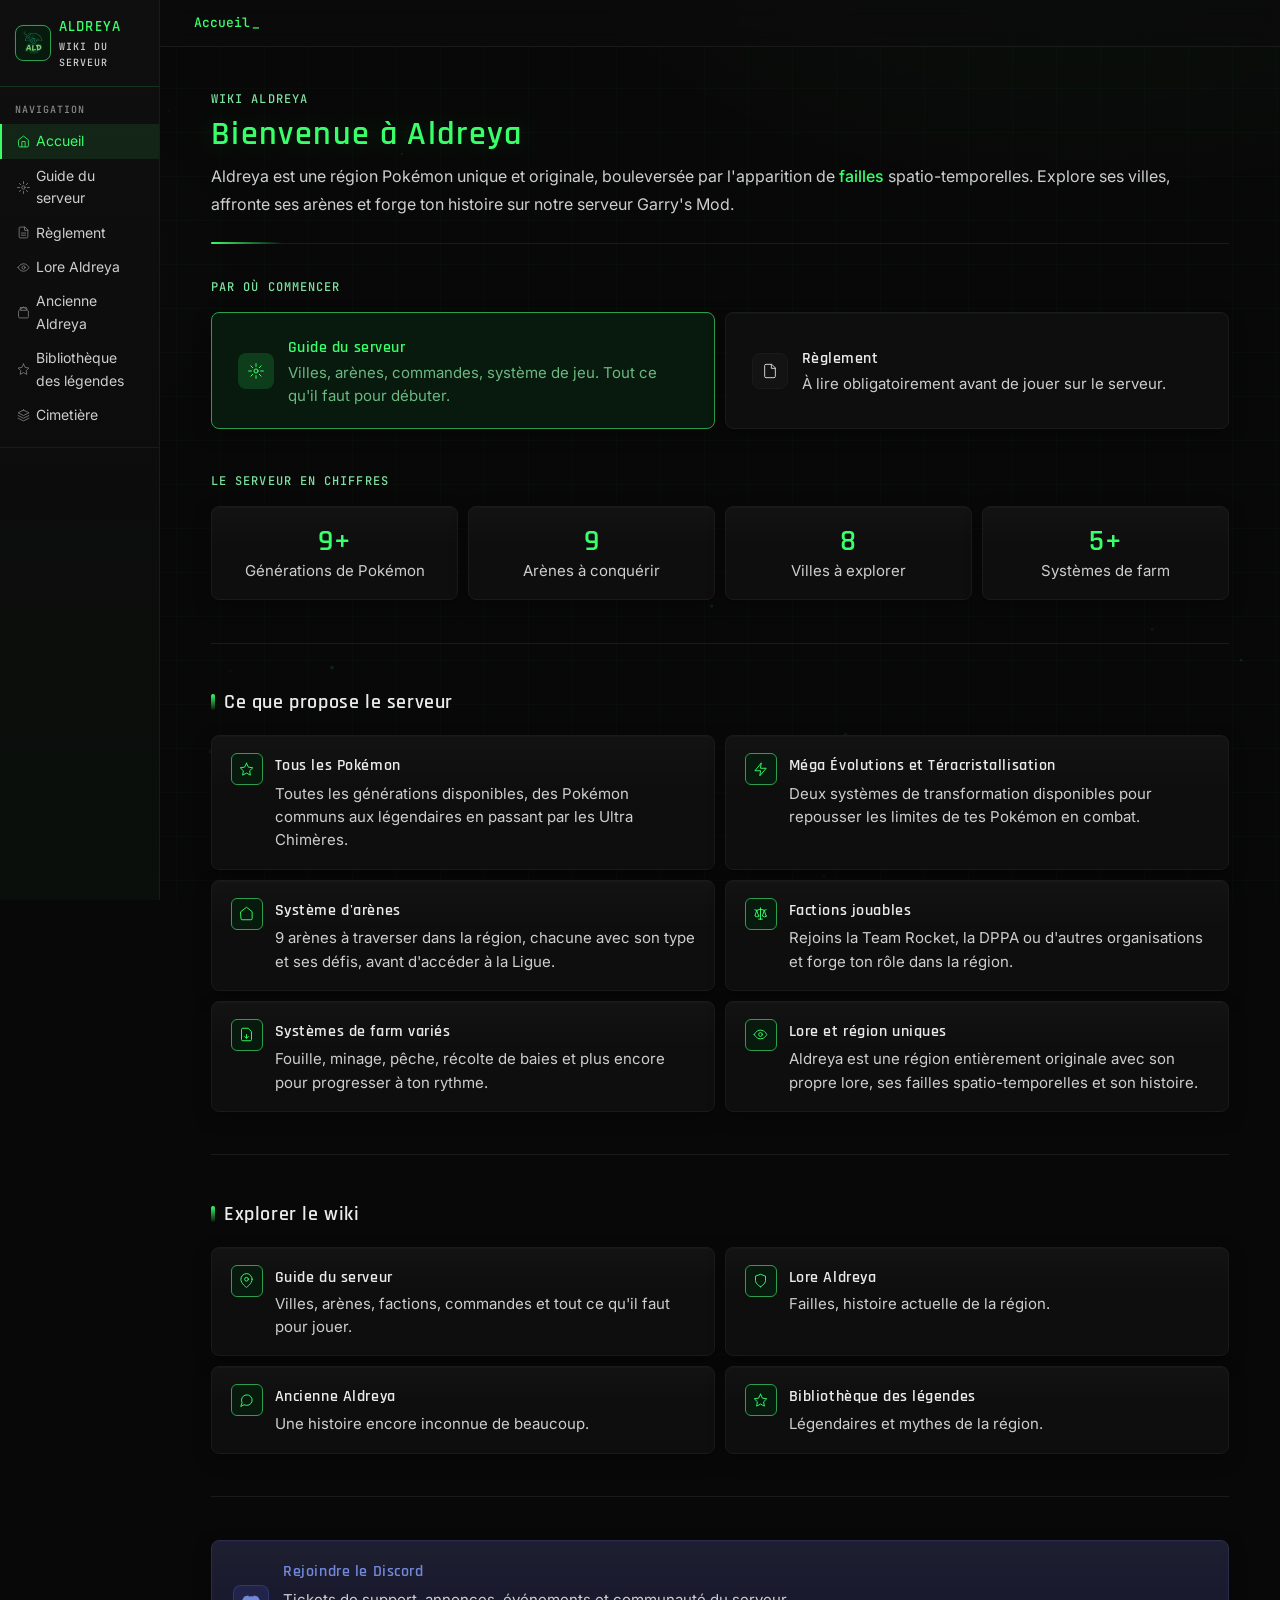
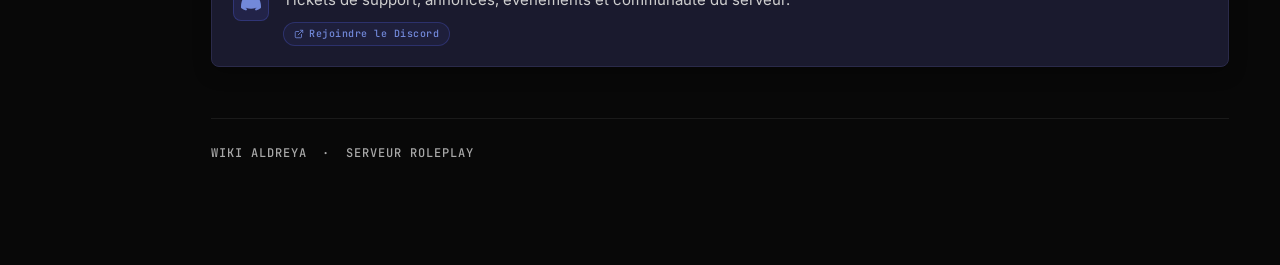
==== commit 21e32a33: "Add files via upload" ====
--- a/wiki-aldreya-accueil.html
+++ b/wiki-aldreya-accueil.html
@@ -4,7 +4,7 @@
 <meta charset="UTF-8">
 <meta name="viewport" content="width=device-width, initial-scale=1.0">
 <title>Wiki Aldreya</title>
-<link href="https://fonts.googleapis.com/css2?family=Share+Tech+Mono&family=Rajdhani:wght@400;500;600&family=Inter:wght@300;400;500&display=swap" rel="stylesheet">
+<link href="https://fonts.googleapis.com/css2?family=JetBrains+Mono:wght@400;500;700&family=Rajdhani:wght@400;500;600&family=Inter:wght@300;400;500&display=swap" rel="stylesheet">
 <link rel="stylesheet" href="style.css">
 
 </head>
@@ -72,7 +72,11 @@
 
     <!-- CHIFFRES CLES -->
     <p class="section-label">Le serveur en chiffres</p>
-    <div class="stats-grid">
+    <!-- GUIDE : les cartes de cette page (stat-card, feature-card, cat-card)
+     se dupliquent librement. Copie un bloc existant, colle-le dans sa
+     grille et modifie son contenu. -->
+
+<div class="stats-grid">
       <div class="stat-card">
         <div class="stat-num">9+</div>
         <div class="stat-label">Générations de Pokémon</div>
--- a/style.css
+++ b/style.css
@@ -3,7 +3,25 @@
 *, *::before, *::after { box-sizing: border-box; margin: 0; padding: 0; }
 
 :root {
+  /* ============================================================
+     SYSTÈME CENTRAL DU WIKI : tout se règle ici.
+     Polices : --font-display (titres), --font-body (texte),
+               --font-mono (libellés code). Pour changer la police
+               mono, modifier --font-mono ci-dessous ET la ligne
+               fonts.googleapis.com dans le head de chaque page.
+     Verts :   --rift = accents forts (titres, états actifs)
+               --rift-text = libellés verts LISIBLES (tout texte
+               vert petit doit utiliser celui-ci)
+               --rift-dim = bordures et décor UNIQUEMENT, jamais
+               comme couleur de texte
+     Tailles : échelle --fs-* plus bas. Toute taille de texte doit
+               référencer une variable, jamais un px codé en dur.
+     Libellés mono : utiliser les classes .mono-label, .mono-accent,
+               .mono-chip, .mono-header, .mono-note (définies en
+               fin de fichier, section LIBELLÉS MONO).
+  ============================================================ */
   --rift: #39ff6a;
+  --rift-text: #7ce3a0;
   --rift-dim: #2d9e50;
   --rift-dark: #071a0d;
   --rift-glow: #39ff6a18;
@@ -17,10 +35,28 @@
   --text-dim: #888;
   --warn: #c49a4a;
   --warn-bg: #1c1200;
+  --gold: #d4a84e;
+  --gold-bg: #1c1400;
+  --danger: #ff5c5c;
+  --danger-bg: #1f0808;
   --sidebar-w: 160px;
   --font-display: 'Rajdhani', sans-serif;
-  --font-mono: 'Share Tech Mono', monospace;
+  --font-mono: 'JetBrains Mono', 'Share Tech Mono', monospace;
   --font-body: 'Inter', sans-serif;
+  /* Échelle typographique : à utiliser pour toute nouvelle taille de texte.
+     h1 34 / h2 20 / h3 17 / titres de cartes 16 / corps 16 / interface 15
+     compact 14 / méta 13 / notes fines 12 / labels mono 11 / badges 10 */
+  --fs-h1: 34px;
+  --fs-h2: 20px;
+  --fs-h3: 17px;
+  --fs-card-title: 16px;
+  --fs-body: 16px;
+  --fs-ui: 15px;
+  --fs-compact: 14px;
+  --fs-meta: 13px;
+  --fs-fine: 12px;
+  --fs-label: 12px;
+  --fs-badge: 10px;
 }
 
 html, body { background: var(--bg); color: var(--text); font-family: var(--font-body); font-size: 17px; line-height: 1.6; min-height: 100vh; }
@@ -58,7 +94,7 @@
   align-items: center;
   gap: 8px;
   font-family: var(--font-mono);
-  font-size: 15px;
+  font-size: var(--fs-meta);
   color: var(--text-dim);
   position: sticky;
   top: 0;
@@ -73,16 +109,16 @@
 .sidebar-logo { padding: 0.875rem; border-bottom: 0.5px solid var(--border-rift); display: flex; align-items: center; gap: 8px; }
 .logo-placeholder { width: 32px; height: 32px; border-radius: 6px; background: var(--rift-dark); border: 0.5px dashed var(--rift-dim); flex-shrink: 0; display: flex; align-items: center; justify-content: center; font-family: var(--font-mono); font-size: 7px; color: var(--rift-dim); }
 .logo-img { width: 36px; height: 36px; border-radius: 8px; object-fit: cover; flex-shrink: 0; border: 1.5px solid var(--rift-dim); background: var(--rift-dark); padding: 2px; }
-.logo-text { font-family: var(--font-display); font-size: 15px; font-weight: 600; color: var(--rift); letter-spacing: 0.08em; display: block; }
-.logo-sub { font-family: var(--font-mono); font-size: 9px; color: var(--text-muted); letter-spacing: 0.1em; display: block; }
+.logo-text { font-family: var(--font-display); font-size: var(--fs-ui); font-weight: 600; color: var(--rift); letter-spacing: 0.08em; display: block; }
+.logo-sub { font-family: var(--font-mono); font-size: var(--fs-badge); color: var(--text-muted); letter-spacing: 0.1em; display: block; }
 .sidebar-section { padding: 0.875rem 0; border-bottom: 0.5px solid var(--border); }
-.sidebar-section-label { font-family: var(--font-mono); font-size: 8px; letter-spacing: 0.15em; color: var(--text-dim); padding: 0 0.875rem 0.4rem; text-transform: uppercase; }
-.nav-link { display: flex; align-items: center; gap: 6px; padding: 6px 0.875rem; font-size: 14px; color: var(--text-muted); border-left: 2px solid transparent; transition: color 0.15s, background 0.15s; }
+.sidebar-section-label { font-family: var(--font-mono); font-size: var(--fs-badge); letter-spacing: 0.10em; color: var(--text-dim); padding: 0 0.875rem 0.4rem; text-transform: uppercase; }
+.nav-link { display: flex; align-items: center; gap: 6px; padding: 6px 0.875rem; font-size: var(--fs-compact); color: var(--text-muted); border-left: 2px solid transparent; transition: color 0.15s, background 0.15s; }
 .nav-link:hover { color: var(--text); background: var(--bg-card2); }
 .nav-link.active { color: var(--rift); border-left-color: var(--rift); background: var(--rift-glow); }
 .nav-link svg { width: 13px; height: 13px; flex-shrink: 0; opacity: 0.6; fill: none; stroke: currentColor; stroke-width: 1.5; stroke-linecap: round; stroke-linejoin: round; }
 .nav-link.active svg { opacity: 1; }
-.nav-sub { padding: 4px 0.875rem 4px 2.25rem; font-size: 15px; color: var(--text-dim); }
+.nav-sub { padding: 4px 0.875rem 4px 2.25rem; font-size: var(--fs-ui); color: var(--text-dim); }
 .nav-sub:hover { color: var(--text-muted); }
 .nav-sub.active { color: var(--rift); }
 
@@ -91,49 +127,49 @@
 
 /* === PAGE HEADER === */
 .page-header { margin-bottom: 2rem; padding-bottom: 1.5rem; border-bottom: 0.5px solid var(--border); }
-.page-tag { font-family: var(--font-mono); font-size: 10px; letter-spacing: 0.15em; color: var(--rift-dim); text-transform: uppercase; margin-bottom: 0.4rem; }
-.page-title { font-family: var(--font-display); font-size: 34px; font-weight: 600; color: var(--rift); letter-spacing: 0.04em; line-height: 1.1; margin-bottom: 0.6rem; }
-.page-desc { font-size: 16px; color: var(--text-muted); line-height: 1.7; }
+.page-tag { font-family: var(--font-mono); font-size: var(--fs-label); letter-spacing: 0.09em; color: var(--rift-text); text-transform: uppercase; margin-bottom: 0.4rem; }
+.page-title { font-family: var(--font-display); font-size: var(--fs-h1); font-weight: 600; color: var(--rift); letter-spacing: 0.04em; line-height: 1.1; margin-bottom: 0.6rem; }
+.page-desc { font-size: var(--fs-body); color: var(--text-muted); line-height: 1.7; }
 
 /* === SECTIONS === */
-.section-title { font-family: var(--font-display); font-size: 20px; font-weight: 600; color: var(--text); letter-spacing: 0.03em; margin-bottom: 1rem; }
-.section-label { font-family: var(--font-mono); font-size: 11px; letter-spacing: 0.12em; color: var(--rift-dim); text-transform: uppercase; margin-bottom: 0.875rem; }
+.section-title { font-family: var(--font-display); font-size: var(--fs-h2); font-weight: 600; color: var(--text); letter-spacing: 0.03em; margin-bottom: 1rem; }
+.section-label { font-family: var(--font-mono); font-size: var(--fs-label); letter-spacing: 0.09em; color: var(--rift-text); text-transform: uppercase; margin-bottom: 0.875rem; }
 .divider { border: none; border-top: 0.5px solid var(--border); margin: 2.5rem 0; }
 
 /* === VIDEO BLOCK === */
 .video-block { background: var(--bg-card); border: 0.5px solid var(--border); border-radius: 8px; padding: 1.1rem 1.25rem; display: flex; align-items: center; gap: 14px; margin-bottom: 2.5rem; }
 .video-icon { width: 38px; height: 38px; border-radius: 8px; background: var(--rift-dark); border: 0.5px solid var(--rift-dim); display: flex; align-items: center; justify-content: center; flex-shrink: 0; }
 .video-icon svg { width: 16px; height: 16px; stroke: var(--rift); fill: none; stroke-width: 1.5; stroke-linecap: round; stroke-linejoin: round; }
-.video-title { font-size: 15px; font-weight: 500; color: var(--text); margin-bottom: 3px; }
-.video-desc { font-size: 15px; color: var(--text-muted); margin-bottom: 8px; }
-.video-btn { display: inline-flex; align-items: center; gap: 5px; font-size: 10px; color: var(--rift); font-family: var(--font-mono); letter-spacing: 0.05em; border: 0.5px solid var(--rift-dim); background: var(--rift-dark); padding: 3px 10px; border-radius: 20px; }
+.video-title { font-size: var(--fs-ui); font-weight: 500; color: var(--text); margin-bottom: 3px; }
+.video-desc { font-size: var(--fs-ui); color: var(--text-muted); margin-bottom: 8px; }
+.video-btn { display: inline-flex; align-items: center; gap: 5px; font-size: var(--fs-badge); color: var(--rift); font-family: var(--font-mono); letter-spacing: 0.05em; border: 0.5px solid var(--rift-dim); background: var(--rift-dark); padding: 3px 10px; border-radius: 20px; }
 
 /* === STEPS === */
 .steps-grid { display: grid; grid-template-columns: repeat(4, 1fr); gap: 10px; margin-bottom: 1.5rem; }
 .step-card { background: var(--bg-card); border: 0.5px solid var(--border); border-radius: 8px; padding: 1rem; display: flex; gap: 10px; align-items: flex-start; }
-.step-num { font-family: var(--font-mono); font-size: 16px; color: var(--rift); flex-shrink: 0; line-height: 1; }
-.step-title { font-size: 14px; font-weight: 500; color: var(--text); margin-bottom: 3px; }
-.step-desc { font-size: 16px; color: var(--text-muted); line-height: 1.6; }
+.step-num { font-family: var(--font-mono); font-size: var(--fs-body); color: var(--rift); flex-shrink: 0; line-height: 1; }
+.step-title { font-size: var(--fs-compact); font-weight: 500; color: var(--text); margin-bottom: 3px; }
+.step-desc { font-size: var(--fs-body); color: var(--text-muted); line-height: 1.6; }
 
 /* === INFO GRID === */
 .info-grid { display: grid; grid-template-columns: 1fr 1fr; gap: 10px; margin-bottom: 1.5rem; }
 .info-card { background: var(--bg-card); border: 0.5px solid var(--border); border-radius: 8px; padding: 1rem; }
-.info-title { font-size: 14px; font-weight: 500; color: var(--text); margin-bottom: 8px; display: flex; align-items: center; gap: 7px; }
+.info-title { font-size: var(--fs-compact); font-weight: 500; color: var(--text); margin-bottom: 8px; display: flex; align-items: center; gap: 7px; }
 .info-title svg { width: 13px; height: 13px; stroke: var(--rift); fill: none; stroke-width: 1.5; stroke-linecap: round; stroke-linejoin: round; flex-shrink: 0; }
 .info-list { list-style: none; }
-.info-list li { font-size: 16px; color: var(--text-muted); padding: 3px 0; display: flex; gap: 8px; align-items: baseline; line-height: 1.5; }
-.info-list li::before { content: "·"; color: var(--rift-dim); flex-shrink: 0; }
+.info-list li { font-size: var(--fs-body); color: var(--text-muted); padding: 3px 0; display: flex; gap: 8px; align-items: baseline; line-height: 1.5; }
+.info-list li::before { content: "·"; color: var(--rift-text); flex-shrink: 0; }
 
 /* === ALERTS === */
-.alert-warn { border-left: 2px solid var(--warn); background: var(--warn-bg); padding: 0.875rem 1.1rem; border-radius: 0 6px 6px 0; margin-bottom: 1.5rem; font-size: 15px; color: #c09050; line-height: 1.7; }
+.alert-warn { border-left: 2px solid var(--warn); background: var(--warn-bg); padding: 0.875rem 1.1rem; border-radius: 0 6px 6px 0; margin-bottom: 1.5rem; font-size: var(--fs-ui); color: #c09050; line-height: 1.7; }
 .alert-warn strong { color: var(--warn); font-weight: 500; }
 
 /* === PC SECTION === */
 .pc-grid { display: grid; grid-template-columns: repeat(3, 1fr); gap: 10px; margin-bottom: 1.5rem; }
 .obtain-grid { display: grid; grid-template-columns: repeat(4, 1fr); gap: 10px; margin-bottom: 1.5rem; }
 .lieu-card { background: var(--bg-card); border: 0.5px solid var(--border); border-radius: 8px; padding: 1rem; }
-.lieu-name { font-family: var(--font-display); font-size: 14px; font-weight: 600; color: var(--text); letter-spacing: 0.02em; margin-bottom: 5px; }
-.lieu-desc { font-size: 16px; color: var(--text-muted); line-height: 1.6; }
+.lieu-name { font-family: var(--font-display); font-size: var(--fs-compact); font-weight: 600; color: var(--text); letter-spacing: 0.02em; margin-bottom: 5px; }
+.lieu-desc { font-size: var(--fs-body); color: var(--text-muted); line-height: 1.6; }
 
 /* === VILLE CARDS === */
 .ville-card { background: var(--bg-card); border: 0.5px solid var(--border); border-radius: 10px; overflow: hidden; margin-bottom: 1.5rem; }
@@ -143,26 +179,26 @@
 .ville-img { width: 90px; min-width: 90px; height: 62px; border-radius: 6px; object-fit: cover; border: 0.5px solid var(--border); }
 .ville-meta { flex: 1; min-width: 0; }
 .ville-top { display: flex; align-items: center; gap: 8px; margin-bottom: 5px; flex-wrap: wrap; }
-.ville-num { font-family: var(--font-mono); font-size: 10px; color: var(--text-dim); }
+.ville-num { font-family: var(--font-mono); font-size: var(--fs-badge); color: var(--text-dim); }
 .ville-name-text { font-family: var(--font-display); font-size: 18px; font-weight: 600; color: var(--text); letter-spacing: 0.03em; }
-.ville-desc-text { font-size: 16px; color: var(--text-muted); line-height: 1.6; }
+.ville-desc-text { font-size: var(--fs-body); color: var(--text-muted); line-height: 1.6; }
 .ville-body { display: grid; grid-template-columns: repeat(3, 1fr); }
 .ville-col { padding: 0.875rem 1rem; border-right: 0.5px solid var(--border); min-width: 0; }
 .ville-col:last-child { border-right: none; }
-.col-label { font-family: var(--font-mono); font-size: 11px; letter-spacing: 0.10em; color: var(--rift-dim); text-transform: uppercase; margin-bottom: 0.5rem; }
+.col-label { font-family: var(--font-mono); font-size: var(--fs-label); letter-spacing: 0.10em; color: var(--rift-text); text-transform: uppercase; margin-bottom: 0.5rem; }
 .lieux-list { list-style: none; }
-.lieux-list li { font-size: 16px; color: var(--text-muted); padding: 2px 0; display: flex; align-items: baseline; gap: 6px; }
-.lieux-list li::before { content: "·"; color: var(--rift-dim); flex-shrink: 0; }
+.lieux-list li { font-size: var(--fs-body); color: var(--text-muted); padding: 2px 0; display: flex; align-items: baseline; gap: 6px; }
+.lieux-list li::before { content: "·"; color: var(--rift-text); flex-shrink: 0; }
 .pnj-item { margin-bottom: 6px; }
-.pnj-role { font-size: 16px; color: var(--text-muted); }
-.pnj-loc { font-size: 12px; color: var(--text-muted); font-family: var(--font-mono); }
+.pnj-role { font-size: var(--fs-body); color: var(--text-muted); }
+.pnj-loc { font-size: var(--fs-fine); color: var(--text-muted); font-family: var(--font-mono); }
 .route-step { display: flex; gap: 7px; margin-bottom: 4px; }
-.route-step-num { font-family: var(--font-mono); font-size: 9px; color: var(--rift-dim); flex-shrink: 0; margin-top: 2px; }
-.route-step-text { font-size: 16px; color: var(--text-muted); line-height: 1.5; }
-.none-text { font-size: 15px; color: var(--text-dim); font-style: italic; }
+.route-step-num { font-family: var(--font-mono); font-size: var(--fs-badge); color: var(--rift-text); flex-shrink: 0; margin-top: 2px; }
+.route-step-text { font-size: var(--fs-body); color: var(--text-muted); line-height: 1.5; }
+.none-text { font-size: var(--fs-ui); color: var(--text-dim); font-style: italic; }
 
 /* === BADGES === */
-.badge { display: inline-block; font-size: 10px; padding: 2px 7px; border-radius: 20px; font-weight: 500; white-space: nowrap; }
+.badge { display: inline-block; font-size: var(--fs-badge); padding: 2px 7px; border-radius: 20px; font-weight: 500; white-space: nowrap; }
 .b-normal  { background: #222; color: #999; }
 .b-plante  { background: #071a0d; color: #39ff6a; }
 .b-feu     { background: #2a0e00; color: #ff7a30; }
@@ -180,14 +216,14 @@
 /* === FACTIONS === */
 .faction-grid { display: grid; grid-template-columns: repeat(3, 1fr); gap: 10px; }
 .faction-card { background: var(--bg-card); border: 0.5px solid var(--border); border-radius: 8px; padding: 1rem; }
-.faction-name { font-family: var(--font-display); font-size: 14px; font-weight: 600; color: var(--text); letter-spacing: 0.03em; margin-bottom: 4px; }
-.faction-status { display: inline-block; font-size: 10px; padding: 1px 7px; border-radius: 20px; margin-bottom: 8px; }
+.faction-name { font-family: var(--font-display); font-size: var(--fs-compact); font-weight: 600; color: var(--text); letter-spacing: 0.03em; margin-bottom: 4px; }
+.faction-status { display: inline-block; font-size: var(--fs-badge); padding: 1px 7px; border-radius: 20px; margin-bottom: 8px; }
 .status-active { background: #071a0d; color: #39ff6a; border: 0.5px solid #1c7a34; }
-.status-inactive { background: #1a1a1a; color: #666; border: 0.5px solid #2a2a2a; }
-.faction-desc { font-size: 15px; color: var(--text-muted); line-height: 1.6; }
+.status-inactive { background: #1a1a1a; color: #a8a8a8; border: 0.5px solid #3a3a3a; }
+.faction-desc { font-size: var(--fs-ui); color: var(--text-muted); line-height: 1.6; }
 
 /* === FOOTER === */
-.wiki-footer { margin-top: 3rem; padding-top: 1.5rem; border-top: 0.5px solid var(--border); font-family: var(--font-mono); font-size: 10px; color: var(--text-dim); letter-spacing: 0.1em; }
+.wiki-footer { margin-top: 3rem; padding-top: 1.5rem; border-top: 0.5px solid var(--border); font-family: var(--font-mono); font-size: var(--fs-label); color: #a8a8a8; letter-spacing: 0.08em; }
 
 /* === SCROLLBAR === */
 ::-webkit-scrollbar { width: 4px; }
@@ -218,20 +254,20 @@
 .stats-grid { display: grid; grid-template-columns: repeat(4, 1fr); gap: 10px; margin-bottom: 2.5rem; }
 .stat-card { background: var(--bg-card); border: 0.5px solid var(--border); border-radius: 8px; padding: 1.1rem 1rem; text-align: center; }
 .stat-num { font-family: var(--font-display); font-size: 30px; font-weight: 600; color: var(--rift); letter-spacing: 0.02em; line-height: 1; margin-bottom: 4px; }
-.stat-label { font-size: 15px; color: var(--text-muted); line-height: 1.4; }
+.stat-label { font-size: var(--fs-ui); color: var(--text-muted); line-height: 1.4; }
 .features-grid { display: grid; grid-template-columns: repeat(2, 1fr); gap: 10px; margin-bottom: 2.5rem; }
 .feature-card { background: var(--bg-card); border: 0.5px solid var(--border); border-radius: 8px; padding: 1rem 1.1rem; display: flex; align-items: flex-start; gap: 12px; }
 .feature-icon { width: 32px; height: 32px; border-radius: 6px; background: var(--rift-dark); border: 0.5px solid var(--rift-dim); display: flex; align-items: center; justify-content: center; flex-shrink: 0; }
 .feature-icon svg { width: 15px; height: 15px; stroke: var(--rift); fill: none; stroke-width: 1.5; stroke-linecap: round; stroke-linejoin: round; }
-.feature-title { font-size: 15px; font-weight: 500; color: var(--text); margin-bottom: 3px; }
-.feature-desc { font-size: 15px; color: var(--text-muted); line-height: 1.55; }
+.feature-title { font-size: var(--fs-ui); font-weight: 500; color: var(--text); margin-bottom: 3px; }
+.feature-desc { font-size: var(--fs-ui); color: var(--text-muted); line-height: 1.55; }
 .cat-grid { display: grid; grid-template-columns: repeat(2, 1fr); gap: 10px; margin-bottom: 2.5rem; }
 .cat-card { background: var(--bg-card); border: 0.5px solid var(--border); border-radius: 8px; padding: 1rem 1.1rem; display: flex; align-items: flex-start; gap: 12px; cursor: pointer; transition: border-color 0.15s, background 0.15s; }
-.cat-card:hover { border-color: var(--rift-dim); background: var(--bg-card2); }
+.cat-card:hover { border-color: var(--rift-text); background: var(--bg-card2); }
 .card-icon { width: 32px; height: 32px; border-radius: 6px; background: var(--rift-dark); border: 0.5px solid var(--rift-dim); display: flex; align-items: center; justify-content: center; flex-shrink: 0; }
 .card-icon svg { width: 15px; height: 15px; stroke: var(--rift); fill: none; stroke-width: 1.5; stroke-linecap: round; stroke-linejoin: round; }
-.card-name { font-size: 15px; font-weight: 500; color: var(--text); margin-bottom: 3px; }
-.card-desc { font-size: 15px; color: var(--text-muted); line-height: 1.5; }
+.card-name { font-size: var(--fs-ui); font-weight: 500; color: var(--text); margin-bottom: 3px; }
+.card-desc { font-size: var(--fs-ui); color: var(--text-muted); line-height: 1.5; }
 .cta-grid { display: grid; grid-template-columns: 1fr 1fr; gap: 10px; margin-bottom: 2.5rem; }
 .cta-card { border-radius: 8px; padding: 1.25rem 1.5rem; display: flex; align-items: center; gap: 14px; }
 .cta-card.primary { background: var(--rift-dark); border: 0.5px solid var(--rift-dim); }
@@ -242,27 +278,27 @@
 .cta-icon svg { width: 16px; height: 16px; fill: none; stroke-width: 1.5; stroke-linecap: round; stroke-linejoin: round; }
 .cta-card.primary .cta-icon svg { stroke: var(--rift); }
 .cta-card.secondary .cta-icon svg { stroke: var(--text-muted); }
-.cta-title { font-size: 15px; font-weight: 500; margin-bottom: 2px; }
+.cta-title { font-size: var(--fs-ui); font-weight: 500; margin-bottom: 2px; }
 .cta-card.primary .cta-title { color: var(--rift); }
 .cta-card.secondary .cta-title { color: var(--text); }
-.cta-desc { font-size: 15px; line-height: 1.5; }
+.cta-desc { font-size: var(--fs-ui); line-height: 1.5; }
 .cta-card.primary .cta-desc { color: #6db882; }
 .cta-card.secondary .cta-desc { color: var(--text-muted); }
 .discord-block { background: #1a1a2e; border: 0.5px solid #2a2a4a; border-radius: 8px; padding: 1.1rem 1.25rem; display: flex; align-items: center; gap: 14px; margin-bottom: 2.5rem; }
 .discord-icon { width: 36px; height: 36px; border-radius: 8px; background: #5865f222; border: 0.5px solid #5865f244; display: flex; align-items: center; justify-content: center; flex-shrink: 0; }
-.discord-title { font-size: 15px; font-weight: 500; color: #7289da; margin-bottom: 3px; }
-.discord-desc { font-size: 15px; color: var(--text-muted); margin-bottom: 8px; }
-.discord-btn { display: inline-flex; align-items: center; gap: 5px; font-size: 10px; color: #7289da; font-family: var(--font-mono); letter-spacing: 0.05em; border: 0.5px solid #5865f244; background: #5865f211; padding: 3px 10px; border-radius: 20px; }
+.discord-title { font-size: var(--fs-ui); font-weight: 500; color: #7289da; margin-bottom: 3px; }
+.discord-desc { font-size: var(--fs-ui); color: var(--text-muted); margin-bottom: 8px; }
+.discord-btn { display: inline-flex; align-items: center; gap: 5px; font-size: var(--fs-badge); color: #7289da; font-family: var(--font-mono); letter-spacing: 0.05em; border: 0.5px solid #5865f244; background: #5865f211; padding: 3px 10px; border-radius: 20px; }
 .section-title svg { width: 18px; height: 18px; stroke: var(--rift); fill: none; stroke-width: 1.5; stroke-linecap: round; stroke-linejoin: round; }
 .lore-block { background: var(--bg-card); border: 0.5px solid var(--border); border-radius: 8px; padding: 1.25rem; margin-bottom: 1rem; }
-.lore-block p { font-size: 16px; color: var(--text-muted); line-height: 1.8; margin-bottom: 8px; }
+.lore-block p { font-size: var(--fs-body); color: var(--text-muted); line-height: 1.8; margin-bottom: 8px; }
 .lore-block p:last-child { margin-bottom: 0; }
 .lore-block strong { color: var(--text); font-weight: 500; }
 .rift-word { color: var(--rift); font-weight: 500; }
-.alert-rift { border-left: 2px solid var(--rift); background: var(--rift-dark); padding: 0.875rem 1.1rem; border-radius: 0 6px 6px 0; margin-bottom: 1rem; font-size: 15px; color: #a8d8b8; line-height: 1.7; }
+.alert-rift { border-left: 2px solid var(--rift); background: var(--rift-dark); padding: 0.875rem 1.1rem; border-radius: 0 6px 6px 0; margin-bottom: 1rem; font-size: var(--fs-ui); color: #a8d8b8; line-height: 1.7; }
 .alert-rift strong { color: var(--rift); font-weight: 500; }
-.status-dissolved { background: #1a1a1a; color: #666; border: 0.5px solid #2a2a2a; }
-.faction-body { font-size: 16px; color: var(--text-muted); line-height: 1.7; }
+.status-dissolved { background: #1a1a1a; color: #a8a8a8; border: 0.5px solid #3a3a3a; }
+.faction-body { font-size: var(--fs-body); color: var(--text-muted); line-height: 1.7; }
 .faction-body p { margin-bottom: 5px; }
 .faction-body p:last-child { margin-bottom: 0; }
 .event-timeline { margin-bottom: 1.5rem; }
@@ -273,83 +309,83 @@
 .event-dot-line { width: 1px; background: var(--border); flex: 1; margin-top: 4px; min-height: 16px; }
 .event-item:last-child .event-dot-line { display: none; }
 .event-content { padding-bottom: 1.25rem; flex: 1; min-width: 0; background: var(--bg-card); border: 0.5px solid var(--border); border-radius: 8px; padding: 0.875rem 1rem; margin-bottom: 0.5rem; }
-.event-content.major { border-color: var(--rift-dim); background: #090e09; }
-.event-title { font-size: 15px; font-weight: 500; color: var(--text); margin-bottom: 5px; }
+.event-content.major { border-color: var(--rift-text); background: #090e09; }
+.event-title { font-size: var(--fs-ui); font-weight: 500; color: var(--text); margin-bottom: 5px; }
 .event-content.major .event-title { color: var(--rift); }
-.event-desc { font-size: 16px; color: var(--text-muted); line-height: 1.7; }
+.event-desc { font-size: var(--fs-body); color: var(--text-muted); line-height: 1.7; }
 .timeline-note { background: var(--bg-card); border: 0.5px solid var(--border); border-radius: 8px; padding: 1rem 1.1rem; margin-bottom: 1rem; }
-.timeline-note-title { font-size: 14px; font-weight: 500; color: var(--text); margin-bottom: 8px; }
+.timeline-note-title { font-size: var(--fs-compact); font-weight: 500; color: var(--text); margin-bottom: 8px; }
 .timeline-note ul { list-style: none; }
-.timeline-note ul li { font-size: 16px; color: var(--text-muted); padding: 3px 0; display: flex; gap: 8px; line-height: 1.6; }
-.timeline-note ul li::before { content: "·"; color: var(--rift-dim); flex-shrink: 0; }
-.status-badge { display: inline-block; font-size: 10px; padding: 2px 7px; border-radius: 20px; white-space: nowrap; }
+.timeline-note ul li { font-size: var(--fs-body); color: var(--text-muted); padding: 3px 0; display: flex; gap: 8px; line-height: 1.6; }
+.timeline-note ul li::before { content: "·"; color: var(--rift-text); flex-shrink: 0; }
+.status-badge { display: inline-block; font-size: var(--fs-badge); padding: 2px 7px; border-radius: 20px; white-space: nowrap; }
 .s-multiple { background: #120028; color: #b86aff; border: 0.5px solid #2a0050; }
 .s-rencontres { background: #0a1f3d; color: #5ab4ff; border: 0.5px solid #1a3a6a; }
 .s-vu { background: #1c1200; color: var(--gold); border: 0.5px solid #3a2a10; }
 .s-legend { background: #071a0d; color: var(--rift); border: 0.5px solid var(--rift-dim); }
-.s-inconnu { background: #1a1a1a; color: #555; border: 0.5px solid #2a2a2a; }
+.s-inconnu { background: #1a1a1a; color: #a8a8a8; border: 0.5px solid #3a3a3a; }
 .conn-wrap { border: 0.5px solid var(--border); border-radius: 8px; overflow: hidden; margin-bottom: 1.5rem; }
-.conn-table { width: 100%; border-collapse: collapse; font-size: 14px; }
-.conn-table thead th { background: var(--bg-card); text-align: left; font-family: var(--font-mono); font-size: 9px; letter-spacing: 0.12em; text-transform: uppercase; color: var(--text-dim); padding: 8px 12px; border-bottom: 0.5px solid var(--border); font-weight: 400; }
+.conn-table { width: 100%; border-collapse: collapse; font-size: var(--fs-compact); }
+.conn-table thead th { background: var(--bg-card); text-align: left; font-family: var(--font-mono); font-size: var(--fs-label); letter-spacing: 0.08em; text-transform: uppercase; color: var(--text-dim); padding: 8px 12px; border-bottom: 0.5px solid var(--border); font-weight: 400; }
 .conn-table tbody td { padding: 7px 12px; border-bottom: 0.5px solid var(--border); vertical-align: middle; }
 .conn-table tbody tr:last-child td { border-bottom: none; }
 .conn-table tbody tr:hover td { background: var(--bg-card2); }
-.poke-name { font-weight: 500; color: var(--text); font-size: 14px; }
-.poke-type { font-size: 10px; padding: 1px 6px; border-radius: 20px; display: inline-block; margin-left: 5px; }
+.poke-name { font-weight: 500; color: var(--text); font-size: var(--fs-compact); }
+.poke-type { font-size: var(--fs-badge); padding: 1px 6px; border-radius: 20px; display: inline-block; margin-left: 5px; }
 .type-leg { background: #1a1040; color: #a084e8; }
 .type-fab { background: #0d2a1a; color: #39cc88; }
-.poke-info { font-size: 15px; color: var(--text-muted); }
+.poke-info { font-size: var(--fs-ui); color: var(--text-muted); }
 .region-title { font-family: var(--font-display); font-size: 17px; font-weight: 600; color: var(--text); letter-spacing: 0.04em; margin: 2rem 0 1rem; padding-bottom: 0.5rem; border-bottom: 0.5px solid var(--border); }
 .legend-card { background: var(--bg-card); border: 0.5px solid var(--border); border-radius: 8px; overflow: hidden; margin-bottom: 1rem; }
 .legend-header { background: var(--gold-bg); border-bottom: 0.5px solid #2a1f00; padding: 0.75rem 1.1rem; }
-.legend-name { font-family: var(--font-display); font-size: 15px; font-weight: 600; color: var(--gold); letter-spacing: 0.05em; }
-.legend-source { font-family: var(--font-mono); font-size: 11px; color: #999; margin-top: 2px; letter-spacing: 0.06em; }
+.legend-name { font-family: var(--font-display); font-size: var(--fs-ui); font-weight: 600; color: var(--gold); letter-spacing: 0.05em; }
+.legend-source { font-family: var(--font-mono); font-size: var(--fs-label); color: #999; margin-top: 2px; letter-spacing: 0.06em; }
 .legend-body { padding: 1rem 1.1rem; }
-.legend-body p { font-size: 16px; color: var(--text-muted); line-height: 1.8; margin-bottom: 8px; }
+.legend-body p { font-size: var(--fs-body); color: var(--text-muted); line-height: 1.8; margin-bottom: 8px; }
 .legend-body p:last-child { margin-bottom: 0; }
 .aldreya-card { background: var(--bg-card); border: 0.5px solid var(--border-rift); border-radius: 8px; overflow: hidden; margin-bottom: 1rem; }
 .aldreya-header { background: var(--rift-dark); border-bottom: 0.5px solid var(--border-rift); padding: 0.75rem 1.1rem; }
-.aldreya-name { font-family: var(--font-display); font-size: 15px; font-weight: 600; color: var(--rift); letter-spacing: 0.05em; }
-.aldreya-source { font-family: var(--font-mono); font-size: 11px; color: var(--rift-dim); margin-top: 2px; letter-spacing: 0.06em; }
+.aldreya-name { font-family: var(--font-display); font-size: var(--fs-ui); font-weight: 600; color: var(--rift); letter-spacing: 0.05em; }
+.aldreya-source { font-family: var(--font-mono); font-size: var(--fs-label); color: var(--rift-text); margin-top: 2px; letter-spacing: 0.06em; }
 .aldreya-body { padding: 1rem 1.1rem; }
-.aldreya-body p { font-size: 16px; color: var(--text-muted); line-height: 1.8; margin-bottom: 8px; }
+.aldreya-body p { font-size: var(--fs-body); color: var(--text-muted); line-height: 1.8; margin-bottom: 8px; }
 .aldreya-body p:last-child { margin-bottom: 0; }
 .chapter { margin-bottom: 2.5rem; }
-.chapter-title { font-family: var(--font-display); font-size: 20px; font-weight: 600; color: var(--text); letter-spacing: 0.03em; margin-bottom: 1.25rem; padding-bottom: 0.6rem; border-bottom: 0.5px solid var(--border); display: flex; align-items: center; gap: 10px; }
+.chapter-title { font-family: var(--font-display); font-size: var(--fs-h2); font-weight: 600; color: var(--text); letter-spacing: 0.03em; margin-bottom: 1.25rem; padding-bottom: 0.6rem; border-bottom: 0.5px solid var(--border); display: flex; align-items: center; gap: 10px; }
 .chapter-title svg { width: 18px; height: 18px; stroke: var(--rift); fill: none; stroke-width: 1.5; stroke-linecap: round; stroke-linejoin: round; }
 .rule-block { background: var(--bg-card); border: 0.5px solid var(--border); border-radius: 8px; padding: 1rem 1.1rem; margin-bottom: 10px; }
-.rule-title { font-size: 14px; font-weight: 500; color: var(--text); margin-bottom: 6px; display: flex; align-items: center; gap: 6px; }
+.rule-title { font-size: var(--fs-compact); font-weight: 500; color: var(--text); margin-bottom: 6px; display: flex; align-items: center; gap: 6px; }
 .rule-title svg { width: 12px; height: 12px; stroke: var(--rift); fill: none; stroke-width: 1.5; stroke-linecap: round; stroke-linejoin: round; flex-shrink: 0; }
-.rule-body { font-size: 16px; color: var(--text-muted); line-height: 1.75; }
+.rule-body { font-size: var(--fs-body); color: var(--text-muted); line-height: 1.75; }
 .rule-body p { margin-bottom: 5px; }
 .rule-body p:last-child { margin-bottom: 0; }
 .ex-ok { color: #5cb85c; }
 .ex-bad { color: var(--danger); }
-.ex-label { font-family: var(--font-mono); font-size: 10px; margin-right: 4px; }
+.ex-label { font-family: var(--font-mono); font-size: var(--fs-label); margin-right: 4px; }
 .rule-list { list-style: none; margin-top: 6px; }
-.rule-list li { font-size: 16px; color: var(--text-muted); padding: 2px 0; display: flex; gap: 8px; line-height: 1.6; }
-.rule-list li::before { content: "·"; color: var(--rift-dim); flex-shrink: 0; }
-.roll-table { width: 100%; border-collapse: collapse; font-size: 15px; margin-top: 8px; }
-.roll-table th { text-align: left; font-family: var(--font-mono); font-size: 9px; letter-spacing: 0.1em; color: var(--text-dim); padding: 6px 10px; border-bottom: 0.5px solid var(--border); font-weight: 400; text-transform: uppercase; }
+.rule-list li { font-size: var(--fs-body); color: var(--text-muted); padding: 2px 0; display: flex; gap: 8px; line-height: 1.6; }
+.rule-list li::before { content: "·"; color: var(--rift-text); flex-shrink: 0; }
+.roll-table { width: 100%; border-collapse: collapse; font-size: var(--fs-ui); margin-top: 8px; }
+.roll-table th { text-align: left; font-family: var(--font-mono); font-size: var(--fs-label); letter-spacing: 0.08em; color: var(--text-dim); padding: 6px 10px; border-bottom: 0.5px solid var(--border); font-weight: 400; text-transform: uppercase; }
 .roll-table td { padding: 6px 10px; color: var(--text-muted); border-bottom: 0.5px solid var(--border); }
 .roll-table tr:last-child td { border-bottom: none; }
 .roll-table tr:hover td { background: var(--bg-card2); }
-.alert-danger { border-left: 2px solid var(--danger); background: var(--danger-bg); padding: 0.875rem 1.1rem; border-radius: 0 6px 6px 0; margin-bottom: 10px; font-size: 15px; color: #cc8080; line-height: 1.7; }
+.alert-danger { border-left: 2px solid var(--danger); background: var(--danger-bg); padding: 0.875rem 1.1rem; border-radius: 0 6px 6px 0; margin-bottom: 10px; font-size: var(--fs-ui); color: #cc8080; line-height: 1.7; }
 .alert-danger strong { color: var(--danger); font-weight: 500; }
-.update-note { background: var(--bg-card); border: 0.5px solid var(--border); border-radius: 8px; padding: 0.875rem 1.1rem; font-size: 15px; color: var(--text-muted); line-height: 1.6; margin-top: 2rem; }
+.update-note { background: var(--bg-card); border: 0.5px solid var(--border); border-left: 2px solid var(--rift-dim); border-radius: 8px; padding: 0.875rem 1.25rem; font-size: var(--fs-body); color: var(--text-muted); line-height: 1.7; margin-top: 2rem; }
 .update-note strong { color: var(--text); }
 .section-title.rift svg { stroke: var(--rift); }
 .quote-block { border-left: 2px solid var(--gold); background: var(--gold-bg); padding: 0.875rem 1.1rem; border-radius: 0 6px 6px 0; margin-bottom: 1rem; }
-.quote-text { font-size: 16px; color: #c8a870; line-height: 1.75; font-style: italic; margin-bottom: 5px; }
-.quote-source { font-family: var(--font-mono); font-size: 11px; color: #999; }
-.alert-gold { border-left: 2px solid var(--gold); background: var(--gold-bg); padding: 0.875rem 1.1rem; border-radius: 0 6px 6px 0; margin-bottom: 1rem; font-size: 15px; color: #c09050; line-height: 1.7; }
+.quote-text { font-size: var(--fs-body); color: #c8a870; line-height: 1.75; font-style: italic; margin-bottom: 5px; }
+.quote-source { font-family: var(--font-mono); font-size: var(--fs-label); color: #999; }
+.alert-gold { border-left: 2px solid var(--gold); background: var(--gold-bg); padding: 0.875rem 1.1rem; border-radius: 0 6px 6px 0; margin-bottom: 1rem; font-size: var(--fs-ui); color: #c09050; line-height: 1.7; }
 .alert-gold strong { color: var(--gold); font-weight: 500; }
 .fleaux-grid { display: grid; grid-template-columns: repeat(2, 1fr); gap: 10px; margin-bottom: 1rem; }
 .fleaux-card { background: var(--bg-card); border: 0.5px solid #2a2010; border-radius: 8px; padding: 1rem; }
-.fleaux-name { font-family: var(--font-display); font-size: 15px; font-weight: 600; color: var(--gold); letter-spacing: 0.03em; margin-bottom: 2px; }
-.fleaux-subtitle { font-family: var(--font-mono); font-size: 9px; color: var(--text-dim); letter-spacing: 0.1em; margin-bottom: 8px; }
-.fleaux-desc { font-size: 16px; color: var(--text-muted); line-height: 1.65; }
-.era-badge { display: inline-block; font-family: var(--font-mono); font-size: 9px; padding: 2px 8px; border-radius: 20px; letter-spacing: 0.1em; margin-bottom: 1rem; background: var(--gold-bg); color: var(--gold); border: 0.5px solid #3a2a10; }
+.fleaux-name { font-family: var(--font-display); font-size: var(--fs-ui); font-weight: 600; color: var(--gold); letter-spacing: 0.03em; margin-bottom: 2px; }
+.fleaux-subtitle { font-family: var(--font-mono); font-size: var(--fs-badge); color: var(--text-dim); letter-spacing: 0.1em; margin-bottom: 8px; }
+.fleaux-desc { font-size: var(--fs-body); color: var(--text-muted); line-height: 1.65; }
+.era-badge { display: inline-block; font-family: var(--font-mono); font-size: var(--fs-badge); padding: 2px 8px; border-radius: 20px; letter-spacing: 0.1em; margin-bottom: 1rem; background: var(--gold-bg); color: var(--gold); border: 0.5px solid #3a2a10; }
 /* === JAVASCRIPT ENHANCEMENTS === */
 
 /* Transition hover sur les rule-blocks */
@@ -400,3 +436,325 @@
 
 /* Sidebar logo img : transition de box-shadow */
 .logo-img { transition: box-shadow 0.1s ease; }
+
+/* ============================================================
+   AMÉLIORATIONS GRAPHIQUES
+============================================================ */
+
+/* Fond : halos verts très subtils */
+body {
+  background-image:
+    radial-gradient(900px 480px at 85% -10%, rgba(57,255,106,0.045), transparent 60%),
+    radial-gradient(700px 420px at -10% 30%, rgba(57,255,106,0.028), transparent 55%);
+  background-attachment: fixed;
+}
+
+/* Sélection de texte */
+::selection { background: rgba(57,255,106,0.22); color: #ffffff; }
+
+/* Topbar : effet verre */
+.topbar {
+  background: rgba(12,12,12,0.72);
+  backdrop-filter: blur(10px) saturate(1.2);
+  -webkit-backdrop-filter: blur(10px) saturate(1.2);
+}
+
+/* Sidebar : dégradé vertical discret */
+.sidebar { background: linear-gradient(180deg, #0f0f0f 0%, #0c0c0c 55%, #0a0f0b 100%); }
+
+/* Titre de page : halo léger */
+.page-title { text-shadow: 0 0 28px rgba(57,255,106,0.22); }
+
+/* Accent lumineux sous le header de page */
+.page-header { position: relative; }
+.page-header::after {
+  content: "";
+  position: absolute;
+  left: 0; bottom: -1px;
+  width: 72px; height: 2px;
+  background: linear-gradient(90deg, var(--rift), transparent);
+  border-radius: 2px;
+}
+
+/* Relief discret sur les cartes */
+.stat-card, .feature-card, .cat-card, .cta-card, .info-card, .step-card,
+.rule-block, .lore-block, .faction-card, .legend-card, .aldreya-card,
+.event-content, .lieu-card, .ville-card, .timeline-note, .video-block,
+.discord-block, .update-note, .conn-wrap {
+  background-image: linear-gradient(180deg, rgba(255,255,255,0.018), rgba(255,255,255,0) 42%);
+  box-shadow: 0 1px 0 rgba(255,255,255,0.02) inset, 0 6px 18px rgba(0,0,0,0.28);
+}
+
+/* Léger soulèvement au hover sur les cartes interactives */
+.cat-card, .cta-card, .feature-card { transition: border-color 0.2s ease, background 0.2s ease, transform 0.2s ease, box-shadow 0.2s ease; }
+.cat-card:hover, .cta-card:hover, .feature-card:hover { transform: translateY(-2px); box-shadow: 0 10px 26px rgba(0,0,0,0.4); }
+.ville-card { transition: border-color 0.2s ease; }
+.ville-card:hover { border-color: rgba(57,255,106,0.16); }
+
+/* Images fluides */
+img { max-width: 100%; height: auto; }
+
+/* Focus clavier visible */
+a:focus-visible, button:focus-visible { outline: 1.5px solid var(--rift-dim); outline-offset: 2px; border-radius: 4px; }
+
+/* Scrollbar affinée */
+::-webkit-scrollbar { width: 8px; height: 8px; }
+::-webkit-scrollbar-thumb { background: #202020; border-radius: 4px; border: 2px solid var(--bg); }
+::-webkit-scrollbar-thumb:hover { background: var(--rift-dim); }
+
+/* Accessibilité : mouvement réduit */
+@media (prefers-reduced-motion: reduce) {
+  html { scroll-behavior: auto; }
+  *, *::before, *::after { animation-duration: 0.01ms !important; animation-iteration-count: 1 !important; transition-duration: 0.01ms !important; }
+}
+
+/* ============================================================
+   RESPONSIVE MOBILE
+============================================================ */
+
+/* Bouton menu (injecté par wiki.js) */
+.menu-btn {
+  display: none;
+  width: 36px; height: 36px;
+  border: 0.5px solid var(--border);
+  background: var(--bg-card2);
+  border-radius: 8px;
+  align-items: center; justify-content: center;
+  cursor: pointer; flex-shrink: 0;
+  transition: border-color 0.2s ease;
+  padding: 0;
+}
+.menu-btn:hover { border-color: var(--rift-text); }
+.menu-btn svg { width: 17px; height: 17px; stroke: var(--rift); fill: none; stroke-width: 1.8; stroke-linecap: round; }
+
+/* Voile derrière la sidebar mobile (injecté par wiki.js) */
+.sidebar-backdrop {
+  display: none;
+  position: fixed; inset: 0;
+  background: rgba(0,0,0,0.6);
+  backdrop-filter: blur(2px);
+  -webkit-backdrop-filter: blur(2px);
+  z-index: 190;
+  opacity: 0;
+  pointer-events: none;
+  transition: opacity 0.25s ease;
+}
+
+@media (max-width: 900px) {
+  /* Sidebar en tiroir latéral */
+  .sidebar {
+    position: fixed;
+    top: 0; left: 0;
+    height: 100dvh;
+    width: 230px; min-width: 230px;
+    transform: translateX(-108%);
+    transition: transform 0.28s ease;
+    z-index: 200;
+    box-shadow: 8px 0 32px rgba(0,0,0,0.55);
+  }
+  .sidebar.mobile-open { transform: translateX(0); }
+
+  .sidebar-backdrop { display: block; }
+  .sidebar-backdrop.visible { opacity: 1; pointer-events: auto; }
+
+  .menu-btn { display: inline-flex; }
+
+  .topbar { padding: 0.6rem 1rem; }
+  .content { padding: 1.5rem 1.25rem 4rem; }
+  .page-title { font-size: 28px; }
+
+  /* Navigation plus confortable au doigt */
+  .nav-link { padding: 10px 1rem; font-size: var(--fs-ui); }
+  .nav-link svg { width: 15px; height: 15px; }
+  .sidebar-section-label { font-size: var(--fs-badge); }
+
+  .features-grid, .cat-grid, .cta-grid { grid-template-columns: 1fr; }
+  .stats-grid { grid-template-columns: repeat(2, 1fr); }
+  .fleaux-grid { grid-template-columns: 1fr; }
+
+  /* Tableaux scrollables horizontalement */
+  .conn-wrap { overflow-x: auto; -webkit-overflow-scrolling: touch; }
+  .conn-table { min-width: 540px; }
+}
+
+@media (max-width: 600px) {
+  .content { padding: 1.25rem 0.875rem 3.5rem; }
+  .topbar { padding: 0.55rem 0.875rem; font-size: var(--fs-meta); flex-wrap: nowrap; overflow: hidden; }
+  .topbar .crumb, .topbar span { white-space: nowrap; }
+  .page-title { font-size: 24px; }
+  .page-desc { font-size: var(--fs-ui); }
+  .section-title, .chapter-title { font-size: 18px; }
+  .stats-grid { gap: 8px; }
+  .stat-num { font-size: 24px; }
+  .video-block, .discord-block { flex-direction: column; align-items: flex-start; gap: 10px; }
+  .cta-card { padding: 1rem 1.1rem; }
+  .roll-table { font-size: var(--fs-meta); }
+  .roll-table th, .roll-table td { padding: 5px 7px; }
+  .ville-header { flex-wrap: wrap; }
+}
+
+/* Appareils tactiles : pas d'effets de soulèvement */
+@media (hover: none) {
+  .stat-card:hover, .f-status-card:hover, .cat-card:hover, .cta-card:hover, .feature-card:hover { transform: none; }
+}
+
+/* ============================================================
+   TYPOGRAPHIE UNIFIÉE
+   Rajdhani : tous les titres (pages, sections, cartes)
+   Inter : tout le texte de lecture
+   Share Tech Mono : labels techniques, badges, fil d'Ariane
+============================================================ */
+.info-title, .feature-title, .card-name, .cta-title, .video-title,
+.step-title, .rule-title, .event-title, .timeline-note-title,
+.discord-title, .lieu-name, .faction-name {
+  font-family: var(--font-display);
+  font-weight: 600;
+  font-size: var(--fs-card-title);
+  letter-spacing: 0.035em;
+}
+
+/* ============================================================
+   TOUCHES DE VIE
+============================================================ */
+
+/* Fond : grille tactique très discrète + halos verts */
+body {
+  background-image:
+    linear-gradient(rgba(57,255,106,0.02) 1px, transparent 1px),
+    linear-gradient(90deg, rgba(57,255,106,0.02) 1px, transparent 1px),
+    radial-gradient(900px 480px at 85% -10%, rgba(57,255,106,0.045), transparent 60%),
+    radial-gradient(700px 420px at -10% 30%, rgba(57,255,106,0.028), transparent 55%);
+  background-size: 44px 44px, 44px 44px, auto, auto;
+  background-attachment: fixed;
+}
+
+/* Barre de progression de lecture (injectée par wiki.js) */
+.scroll-progress {
+  position: fixed;
+  top: 0; left: 0; right: 0;
+  height: 2px;
+  background: linear-gradient(90deg, var(--rift), #8dffab);
+  transform-origin: 0 50%;
+  transform: scaleX(0);
+  z-index: 300;
+  pointer-events: none;
+  box-shadow: 0 0 10px rgba(57,255,106,0.4);
+}
+
+/* Trait d'accent du header : apparition animée */
+.page-header::after { animation: accent-grow 0.7s ease 0.15s both; }
+@keyframes accent-grow {
+  from { width: 0; opacity: 0; }
+  to { width: 72px; opacity: 1; }
+}
+
+/* Mots "faille" : respiration lumineuse lente */
+.rift-word { animation: rift-breathe 4.5s ease-in-out infinite; }
+@keyframes rift-breathe {
+  0%, 100% { text-shadow: 0 0 4px rgba(57,255,106,0.12); }
+  50% { text-shadow: 0 0 14px rgba(57,255,106,0.45); }
+}
+
+/* Curseur clignotant sur le fil d'Ariane actif (esprit terminal) */
+.crumb.active::after {
+  content: "_";
+  margin-left: 2px;
+  animation: crumb-blink 1.2s steps(2) infinite;
+}
+@keyframes crumb-blink { 0%, 49% { opacity: 1; } 50%, 100% { opacity: 0; } }
+
+/* Marqueur lumineux devant les titres de section et de chapitre */
+.section-title::before, .chapter-title::before {
+  content: "";
+  display: inline-block;
+  width: 4px;
+  height: 16px;
+  margin-right: 9px;
+  vertical-align: -2px;
+  border-radius: 2px;
+  background: linear-gradient(180deg, var(--rift), rgba(57,255,106,0.08));
+  flex-shrink: 0;
+}
+.chapter-title::before { margin-right: 0; }
+
+/* ============================================================
+   LIBELLÉS MONO : recette unique
+   Tout texte "code" du wiki passe par ce bloc. JetBrains Mono
+   possède un vrai poids 500 : les libellés sont nets et lisibles.
+============================================================ */
+
+/* Poids médium sur tous les libellés mono existants */
+.page-tag, .section-label, .col-label, .sidebar-section-label,
+.aldreya-source, .legend-source, .quote-source, .pnj-loc,
+.conn-table thead th, .roll-table th, .fleaux-subtitle, .era-badge,
+.route-step-num, .step-num, .logo-sub, .topbar, .crumb,
+.video-btn, .fb-badge, .f-state, .lock-sub, .locked-veil-text,
+.ex-label, .roll-table td, .conn-table td, .ville-num,
+.discord-btn, .wiki-footer {
+  font-weight: 500;
+}
+
+/* Classes utilitaires : à employer dans les pages à la place des
+   styles en ligne. Ne plus jamais écrire de taille ou de couleur
+   à la main pour un libellé mono. */
+
+/* Libellé vert lisible (SteamID64, noms de champs, etc.) */
+.mono-label {
+  font-family: var(--font-mono);
+  font-weight: 500;
+  font-size: var(--fs-label);
+  color: var(--rift-text);
+}
+
+/* Accent vert vif (commandes, mots-clés à faire ressortir) */
+.mono-accent {
+  font-family: var(--font-mono);
+  font-weight: 500;
+  font-size: var(--fs-label);
+  color: var(--rift);
+}
+
+/* Pastille de commande (fond sombre, bordure) */
+.mono-chip {
+  font-family: var(--font-mono);
+  font-weight: 500;
+  font-size: var(--fs-label);
+  color: var(--text);
+  background: var(--bg-card2);
+  padding: 1px 7px;
+  border-radius: 4px;
+  border: 0.5px solid var(--border);
+}
+
+/* Bandeau d'en-tête de bloc (TICKET DISCORD, etc.) */
+.mono-header {
+  background: var(--bg-card2);
+  padding: 0.75rem 1.1rem;
+  border-bottom: 0.5px solid var(--border);
+  font-family: var(--font-mono);
+  font-weight: 500;
+  font-size: var(--fs-label);
+  letter-spacing: 0.08em;
+  color: var(--rift-text);
+  text-transform: uppercase;
+}
+
+/* Note discrète en mono (mentions de validation, etc.) */
+.mono-note {
+  font-family: var(--font-mono);
+  font-weight: 500;
+  font-size: var(--fs-label);
+  color: var(--text-muted);
+  letter-spacing: 0.03em;
+}
+
+
+/* Badges et statuts : recette unique (mono, poids 500) */
+.badge, .faction-status, .poke-type,
+.s-multiple, .s-rencontres, .s-vu, .s-legend, .s-inconnu,
+.type-leg, .type-fab {
+  font-family: var(--font-mono);
+  font-weight: 500;
+  font-size: var(--fs-badge);
+  letter-spacing: 0.04em;
+}
